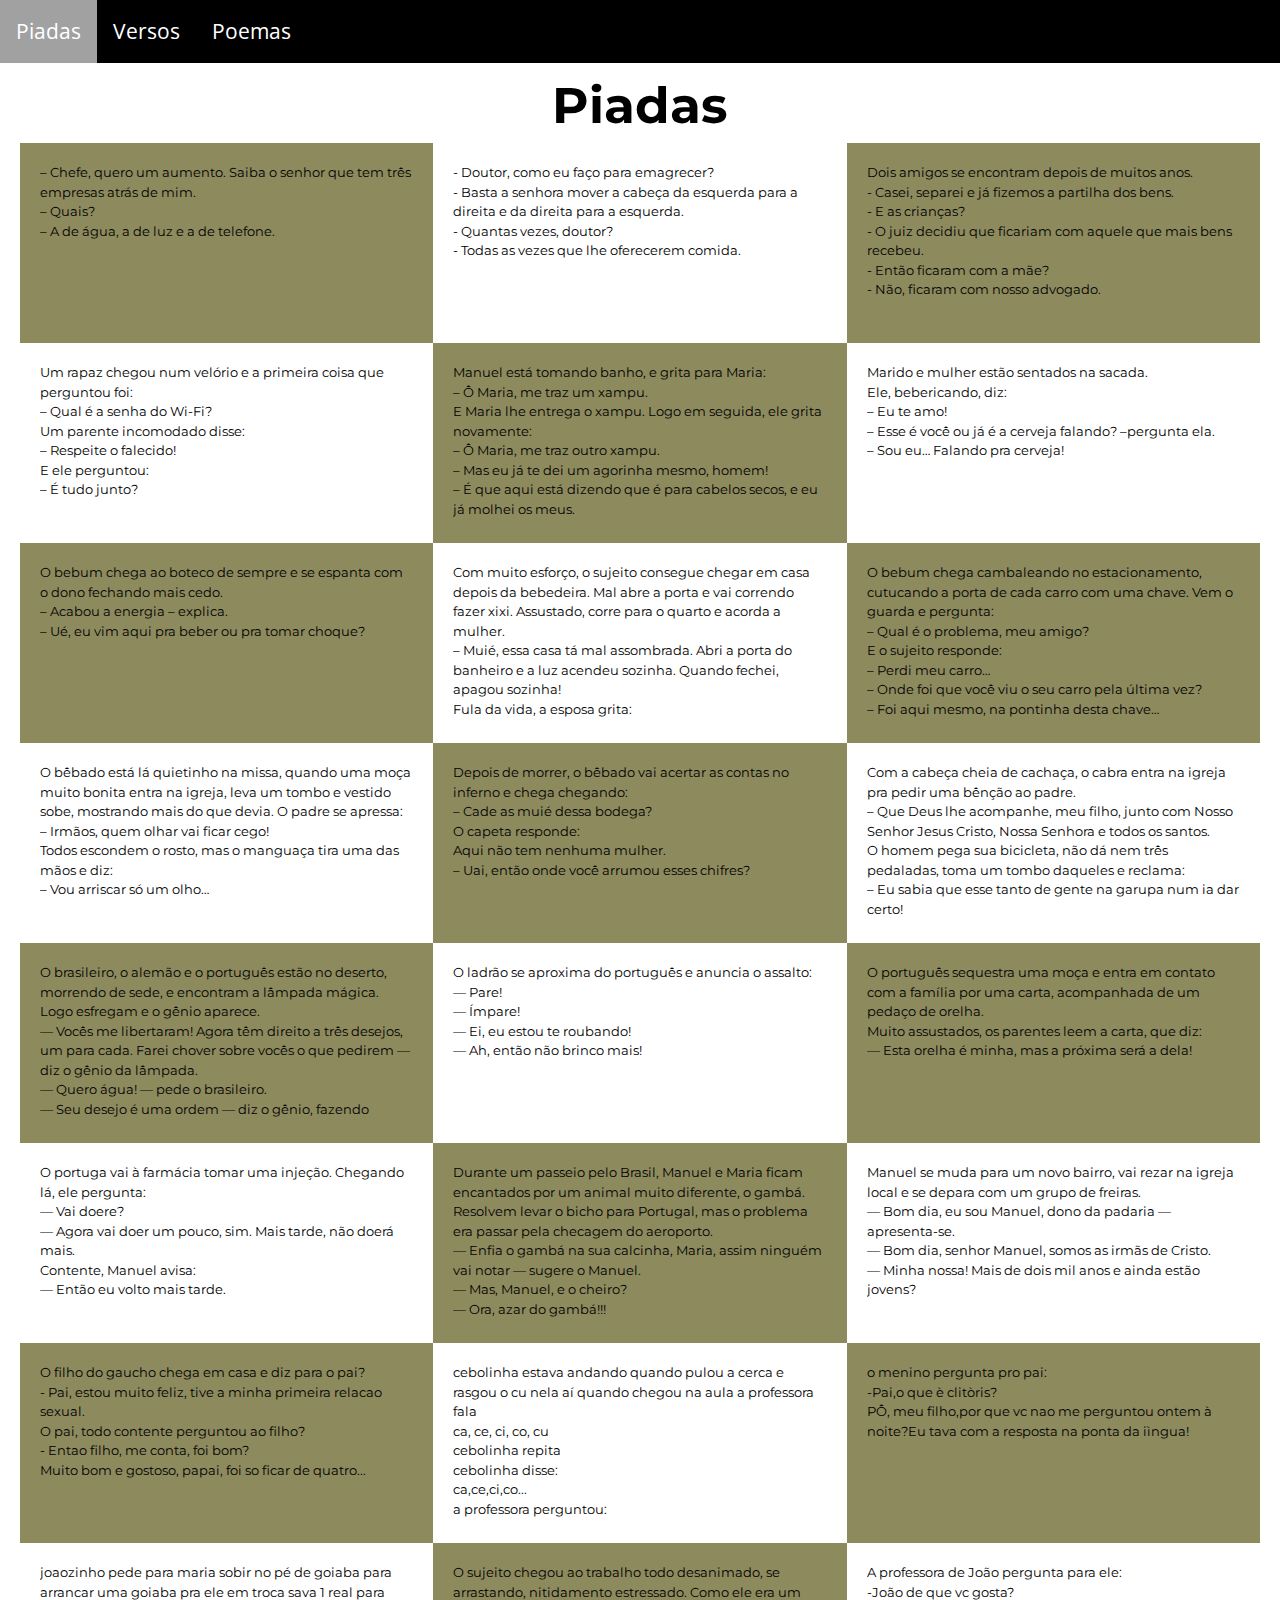
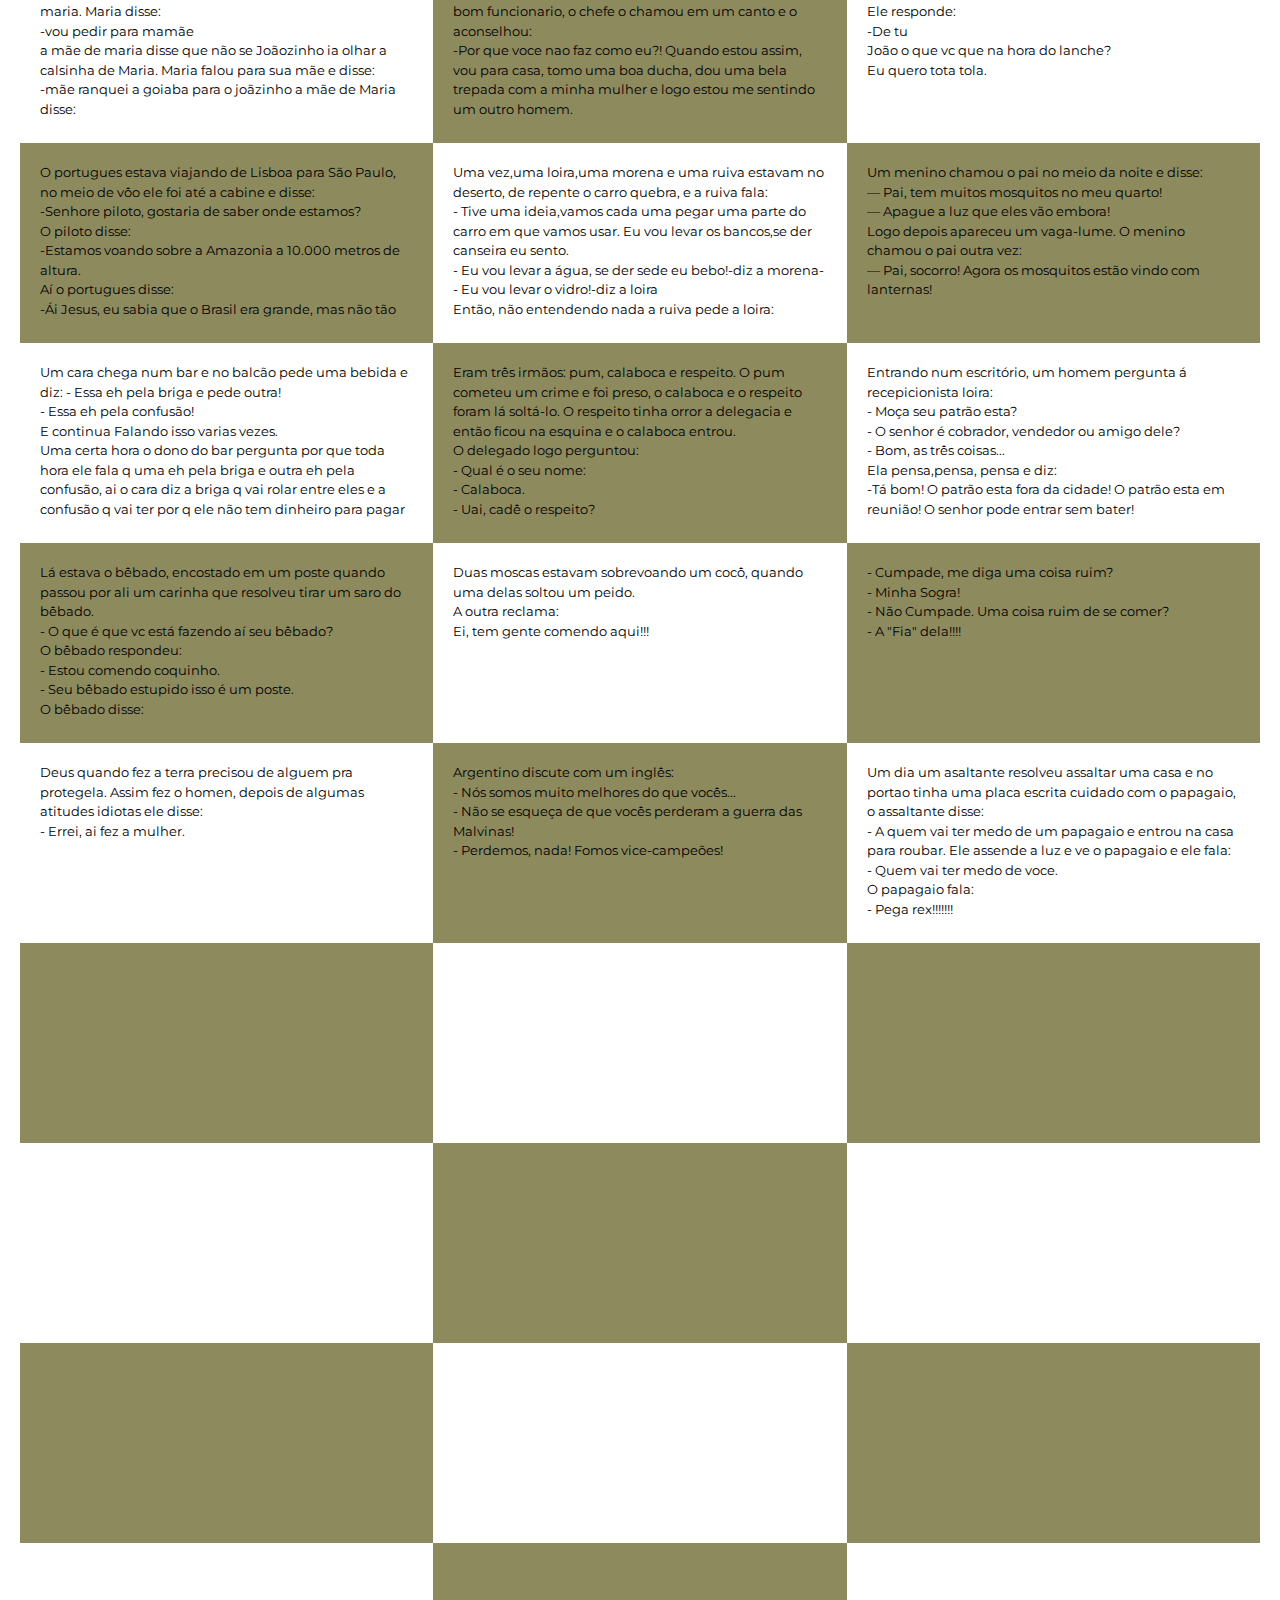
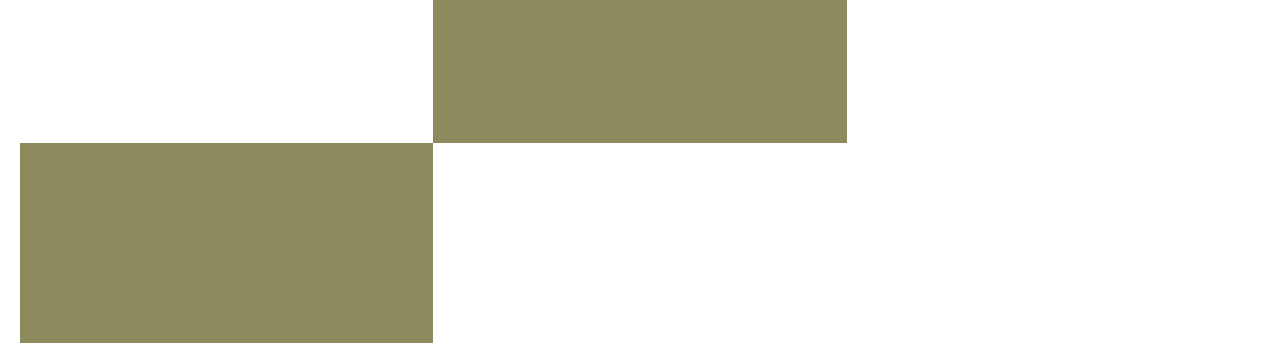
==== index.html @ 83dcfedf "atualização" ====
<!DOCTYPE html>
<html lang="pt-BR">
<head>
    <meta charset="UTF-8">
    <meta http-equiv="X-UA-Compatible" content="IE=edge">
    <meta name="viewport" content="width=device-width, initial-scale=1.0">
    <link href="assets/css/styles.css" rel="stylesheet">
    <link href="https://fonts.googleapis.com/css2?family=Montserrat:wght@900&family=Open+Sans:ital,wght@0,400;0,700;1,400&display=swap" rel="stylesheet">
    <title>Web Pagina</title>
</head>
<body>
    <nav class="menu">
        <ul>
            <li><a href="#">Piadas</a></li>
            <li><a href="#Versos">Versos</a></li>
            <li><a href="#">Poemas</a></li>
        </ul>
    </nav>
    
    <section id="Piadas" class="texto-piadas section-piadas">
        <div class="grid">
            <h1 id="Piadas">Piadas</h1>
            <div class="col" id="fundo-bg">
                <div class="col-content">
                    <p>– Chefe, quero um aumento. Saiba o senhor que tem três empresas atrás de mim.<br>
                        – Quais?<br>
                        – A de água, a de luz e a de telefone.
                    </p>
                </div>
            </div>
            
            <div class="col">
                <div class="col-content">
                    <p>- Doutor, como eu faço para emagrecer?<br>
                        - Basta a senhora mover a cabeça da esquerda para a direita e da direita para a esquerda.<br>
                        - Quantas vezes, doutor?<br>
                        - Todas as vezes que lhe oferecerem comida.
                    </p>
                </div>
            </div>

            <div class="col" id="fundo-bg">
                <div class="col-content">
                    <p>Dois amigos se encontram depois de muitos anos.<br>
                    - Casei, separei e já fizemos a partilha dos bens.<br>
                    - E as crianças?<br>
                    - O juiz decidiu que ficariam com aquele que mais bens recebeu.<br>
                    - Então ficaram com a mãe?<br>
                    - Não, ficaram com nosso advogado.
                    </p>
                </div>
            </div>
 
            <div class="col">
                <div class="col-content">
                    <p>Um rapaz chegou num velório e a primeira coisa que perguntou foi:<br>
                        – Qual é a senha do Wi-Fi?<br>
                        Um parente incomodado disse:<br>
                        – Respeite o falecido!<br>
                        E ele perguntou:<br>
                        – É tudo junto?
                    </p>
                </div>
            </div>

            <div class="col" id="fundo-bg">
                <div class="col-content">
                    <p>Manuel está tomando banho, e grita para Maria:<br>
                        – Ô Maria, me traz um xampu.<br>
                        E Maria lhe entrega o xampu. Logo em seguida, ele grita novamente:<br>
                        – Ô Maria, me traz outro xampu.<br>
                        – Mas eu já te dei um agorinha mesmo, homem!<br>
                        – É que aqui está dizendo que é para cabelos secos, e eu já molhei os meus.
                </p>
                </div>
            </div>

            <div class="col">
                <div class="col-content">
                    <p>Marido e mulher estão sentados na sacada.<br>
                        Ele, bebericando, diz:<br>
                        – Eu te amo!<br>
                        – Esse é você ou já é a cerveja falando? –pergunta ela.<br>
                        – Sou eu… Falando pra cerveja!
                    </p>
                </div>
            </div>

            <div class="col" id="fundo-bg">
                <div class="col-content">
                    <p>O bebum chega ao boteco de sempre e se espanta com o dono fechando mais cedo.<br>
                        – Acabou a energia – explica.<br>
                        – Ué, eu vim aqui pra beber ou pra tomar choque?
                    </p>
                </div>
            </div>

            <div class="col">
                <div class="col-content">
                    <p>Com muito esforço, o sujeito consegue chegar em casa depois da bebedeira. Mal abre a porta e vai correndo fazer xixi. Assustado, corre para o quarto e acorda a mulher.<br>
                    – Muié, essa casa tá mal assombrada. Abri a porta do banheiro e a luz acendeu sozinha. Quando fechei, apagou sozinha!<br>
                    Fula da vida, a esposa grita:<br>
                    – Filho da mãe! Mijou na geladeira de novo!
                    </p>
                </div>
            </div>

            <div class="col" id="fundo-bg">
                <div class="col-content">
                    <p>O bebum chega cambaleando no estacionamento, cutucando a porta de cada carro com uma chave. Vem o guarda e pergunta:<br>
                        – Qual é o problema, meu amigo?<br>
                        E o sujeito responde:<br>
                        – Perdi meu carro…<br>
                        – Onde foi que você viu o seu carro pela última vez?<br>
                        – Foi aqui mesmo, na pontinha desta chave…
                    </p>
                </div>
            </div>

            <div class="col">
                <div class="col-content">
                    <p>O bêbado está lá quietinho na missa, quando uma moça muito bonita entra na igreja, leva um tombo e vestido sobe, mostrando mais do que devia. O padre se apressa:<br>
                        – Irmãos, quem olhar vai ficar cego!<br>
                        Todos escondem o rosto, mas o manguaça tira uma das mãos e diz:<br>
                        – Vou arriscar só um olho…
                    </p>
                </div>
            </div>

            <div class="col" id="fundo-bg">
                <div class="col-content">
                    <p>Depois de morrer, o bêbado vai acertar as contas no inferno e chega chegando:<br>
                        – Cade as muié dessa bodega?<br>
                        O capeta responde:<br>
                        Aqui não tem nenhuma mulher.<br>
                        – Uai, então onde você arrumou esses chifres?
                    </p>
                </div>
            </div>

            <div class="col">
                <div class="col-content">
                    <p>Com a cabeça cheia de cachaça, o cabra entra na igreja pra pedir uma bênção ao padre.<br>
                        – Que Deus lhe acompanhe, meu filho, junto com Nosso Senhor Jesus Cristo, Nossa Senhora e todos os santos.<br>
                        O homem pega sua bicicleta, não dá nem três pedaladas, toma um tombo daqueles e reclama:<br>
                        – Eu sabia que esse tanto de gente na garupa num ia dar certo!
                    </p>
                </div>
            </div>

            <div class="col" id="fundo-bg">
                <div class="col-content">
                    <p>O brasileiro, o alemão e o português estão no deserto, morrendo de sede, e encontram a lâmpada mágica. Logo esfregam e o gênio aparece.<br>
                        — Vocês me libertaram! Agora têm direito a três desejos, um para cada. Farei chover sobre vocês o que pedirem — diz o gênio da lâmpada.<br>
                        — Quero água! — pede o brasileiro.<br>
                        — Seu desejo é uma ordem — diz o gênio, fazendo chover sobre o homem.<br>
                        — Cerveja!<br>
                        — Faça-se sua vontade — concede o gênio.<br>
                        Na hora de fazer o pedido, o português tropeça numa pedra e exclama:<br>
                        — Merda!<br>
                        E o gênio concede ao portuga a chuva desejada…
                    </p>
                </div>
            </div>
    
            <div class="col">
                <div class="col-content">
                    <p>O ladrão se aproxima do português e anuncia o assalto:<br>
                        — Pare!<br>
                        — Ímpare!<br>
                        — Ei, eu estou te roubando!<br>
                        — Ah, então não brinco mais!
                    </p>
                </div>
            </div>

            <div class="col" id="fundo-bg">
                <div class="col-content">
                    <p>O português sequestra uma moça e entra em contato com a família por uma carta, acompanhada de um pedaço de orelha.<br>
                        Muito assustados, os parentes leem a carta, que diz:<br>
                        — Esta orelha é minha, mas a próxima será a dela!
                    </p>
                </div>
            </div>
        
            <div class="col">
                <div class="col-content">
                    <p>O portuga vai à farmácia tomar uma injeção. Chegando lá, ele pergunta:<br>
                        — Vai doere?<br>
                        — Agora vai doer um pouco, sim. Mais tarde, não doerá mais.<br>
                        Contente, Manuel avisa:<br>
                        — Então eu volto mais tarde.
                    </p>
                </div>
            </div>

            <div class="col" id="fundo-bg">
                <div class="col-content">
                    <p>Durante um passeio pelo Brasil, Manuel e Maria ficam encantados por um animal muito diferente, o gambá. Resolvem levar o bicho para Portugal, mas o problema era passar pela checagem do aeroporto.<br>
                        — Enfia o gambá na sua calcinha, Maria, assim ninguém vai notar — sugere o Manuel.<br>
                        — Mas, Manuel, e o cheiro?<br>
                        — Ora, azar do gambá!!!
                    </p>
                </div>
            </div>
            
            <div class="col">
                <div class="col-content">
                    <p>Manuel se muda para um novo bairro, vai rezar na igreja local e se depara com um grupo de freiras.<br>
                        — Bom dia, eu sou Manuel, dono da padaria — apresenta-se.<br>
                        — Bom dia, senhor Manuel, somos as irmãs de Cristo.<br>
                        — Minha nossa! Mais de dois mil anos e ainda estão jovens?
                    </p>
                </div>
            </div>

            <div class="col" id="fundo-bg">
                <div class="col-content">
                    <p>O filho do gaucho chega em casa e diz para o pai?<br>
                        - Pai, estou muito feliz, tive a minha primeira relacao sexual.<br>
                        O pai, todo contente perguntou ao filho?<br>
                        - Entao filho, me conta, foi bom?<br>
                        Muito bom e gostoso, papai, foi so ficar de quatro...
                    </p>
                </div>
            </div>
            
            <div class="col">
                <div class="col-content">
                    <p>cebolinha estava andando quando pulou a cerca e rasgou o cu nela 
                        aí quando chegou na aula a professora fala<br>
                        ca, ce, ci, co, cu<br>
                        cebolinha repita<br>
                        cebolinha disse:<br>
                        ca,ce,ci,co...<br>
                        a professora perguntou:<br>
                        e o cu?<br>
                        ele responde:<br>
                        e o cu eu rasguei na cerca
                    </p>
                </div>
            </div>

            <div class="col" id="fundo-bg">
                <div class="col-content">
                    <p>o menino pergunta pro pai:<br>
                        -Pai,o que è clitòris?<br>
                        PÔ, meu filho,por que vc nao me perguntou ontem à
                        noite?Eu tava com a resposta na ponta da iìngua!
                    </p>
                </div>
            </div>
            
            <div class="col">
                <div class="col-content">
                    <p>joaozinho pede para maria sobir no pé de goiaba para arrancar uma goiaba pra ele 
                        em troca sava 1 real para maria.
                        Maria disse:<br>
                        -vou pedir para mamãe<br>
                        a mãe de maria disse que não se Joãozinho ia olhar a calsinha de Maria.
                        Maria falou para sua mãe e disse:<br>
                        -mãe ranquei a goiaba para o joãzinho a mãe de Maria disse:<br>
                        -minha filha ele viu sua calsina Maria disse:<br>
                        -não viu não,porque eu tirei.
                    </p>
                </div>
            </div>

            <div class="col" id="fundo-bg">
                <div class="col-content">
                    <p>O sujeito chegou ao trabalho todo desanimado, se arrastando, nitidamento estressado. 
                        Como ele era um bom funcionario, o chefe o chamou em um canto e o aconselhou:<br>
                        -Por que voce nao faz como eu?! Quando estou assim, vou para casa, tomo uma boa ducha, 
                        dou uma bela trepada com a minha mulher e logo estou me sentindo um outro homem.
                    </p>
                </div>
            </div>
            
            <div class="col">
                <div class="col-content">
                    <p>A professora de João pergunta para ele:<br>
                        -João de que vc gosta?<br>
                        Ele responde:<br>
                        -De tu<br>
                        João o que vc que na hora do lanche?<br>
                        Eu quero tota tola.
                    </p>
                </div>
            </div>

            <div class="col" id="fundo-bg">
                <div class="col-content">
                    <p>O portugues estava viajando de Lisboa para São
                        Paulo, no meio de vôo ele foi até a cabine e
                        disse:<br>
                        -Senhore piloto, gostaria de saber onde estamos?<br>
                        O piloto disse:<br>
                        -Estamos voando sobre a Amazonia a 10.000 metros
                        de altura.<br>
                        Aí o portugues disse:<br>
                        -Ái Jesus, eu sabia que o Brasil era grande, mas
                        não tão alto assium!
                    </p>
                </div>
            </div>
            
            <div class="col">
                <div class="col-content">
                    <p>Uma vez,uma loira,uma morena e uma ruiva estavam no deserto, 
                        de repente o carro quebra, e a ruiva fala:<br>
                        - Tive uma ideia,vamos cada uma pegar uma parte do carro em que vamos usar. Eu vou 
                        levar os bancos,se der canseira eu sento.<br>
                        - Eu vou levar a água, se der sede eu bebo!-diz a morena-<br>
                        - Eu vou levar o vidro!-diz a loira<br>
                        Então, não entendendo nada a ruiva pede a loira:<br>
                        - Mais por que vc vai levar o vidro?<br>
                        -Porque se der calor eu abro!-diz a loira.
                    </p>
                </div>
            </div>

            <div class="col" id="fundo-bg">
                <div class="col-content">
                    <p>Um menino chamou o pai no meio da noite e disse:<br>
                        — Pai, tem muitos mosquitos no meu quarto!<br>
                        — Apague a luz que eles vão embora!<br>
                        Logo depois apareceu um vaga-lume. O menino chamou o pai outra vez:<br>
                        — Pai, socorro! Agora os mosquitos estão vindo com lanternas!
                    </p>
                </div>
            </div>
            
            <div class="col">
                <div class="col-content">
                    <p>Um cara chega num bar e no balcão pede uma bebida e diz:
                        - Essa eh pela briga e pede outra!<br>
                        - Essa eh pela confusão!<br>
                        E continua Falando isso varias vezes.<br>
                        Uma certa hora o dono do bar pergunta por que toda hora ele fala q uma eh 
                        pela briga e outra eh pela confusão, ai o cara diz a briga q vai rolar entre 
                        eles e a confusão q vai ter por q ele não tem dinheiro para pagar as bebidas.
                    </p>
                </div>
            </div>

            <div class="col" id="fundo-bg">
                <div class="col-content">
                    <p>Eram três irmãos: pum, calaboca e respeito. O pum cometeu um crime e foi preso, 
                        o calaboca e o respeito foram lá soltá-lo. O respeito tinha orror a delegacia 
                        e então ficou na esquina e o calaboca entrou.<br>
                        O delegado logo perguntou:<br>
                        - Qual é o seu nome:<br>
                        - Calaboca.<br>
                        - Uai, cadê o respeito?<br>
                        - Ficou na esquina.<br>
                        - O que você veio fazer aqui?<br>
                        - Soltar o pum.
                    </p>
                </div>
            </div>
            
            <div class="col">
                <div class="col-content">
                    <p>Entrando num escritório, um homem pergunta á recepicionista loira:<br>
                        - Moça seu patrão esta?<br>
                        - O senhor é cobrador, vendedor ou amigo dele?<br>
                        - Bom, as três coisas...<br>
                        Ela pensa,pensa, pensa e diz:<br>
                        -Tá bom! O patrão esta fora da cidade! O patrão esta em reunião! O senhor pode entrar sem bater!
                    </p>
                </div>
            </div>

            <div class="col" id="fundo-bg">
                <div class="col-content">
                    <p>Lá estava o bêbado, encostado em um poste quando passou por ali um 
                        carinha que resolveu tirar um saro do bêbado.<br>
                        - O que é que vc está fazendo aí seu bêbado?<br>
                        O bêbado respondeu:<br>
                        - Estou comendo coquinho.<br>
                        - Seu bêbado estupido isso é um poste.<br>
                        O bêbado disse:<br>
                        - Eu sei os coquinho estão no bolso!
                    </p>
                </div>
            </div>
            
            <div class="col">
                <div class="col-content">
                    <p>Duas moscas estavam sobrevoando um cocô, quando uma delas soltou um peido.<br>
                        A outra reclama:<br>
                        Ei, tem gente comendo aqui!!!
                    </p>
                </div>
            </div>

            <div class="col" id="fundo-bg">
                <div class="col-content">
                    <p>- Cumpade, me diga uma coisa ruim?<br>
                        - Minha Sogra!<br>
                        - Não Cumpade. Uma coisa ruim de se comer?<br>
                        - A "Fia" dela!!!!
                    </p>
                </div>
            </div>
            
            <div class="col">
                <div class="col-content">
                    <p>Deus quando fez a terra precisou de alguem pra protegela.
                        Assim fez o homen, depois de algumas atitudes idiotas ele disse:<br>
                        - Errei, ai fez a mulher.
                    </p>
                </div>
            </div>

            <div class="col" id="fundo-bg">
                <div class="col-content">
                    <p>Argentino discute com um inglês:<br>
                        - Nós somos muito melhores do que vocês...<br>
                        - Não se esqueça de que vocês perderam a guerra das
                        Malvinas!<br>
                        - Perdemos, nada! Fomos vice-campeões!
                    </p>
                </div>
            </div>
            
            <div class="col">
                <div class="col-content">
                    <p>Um dia um asaltante resolveu assaltar uma casa e no portao tinha uma placa escrita
                        cuidado com o papagaio, o assaltante disse:<br>
                        - A quem vai ter medo de um papagaio e entrou na casa para roubar.
                        Ele assende a luz e ve o papagaio e ele fala:<br>
                        - Quem vai ter medo de voce.<br>
                        O papagaio fala:<br>
                        - Pega rex!!!!!!!
                    </p>
                </div>
            </div>

            <div class="col" id="fundo-bg">
                <div class="col-content">
                    <p>
                    </p>
                </div>
            </div>
            
            <div class="col">
                <div class="col-content">
                    <p>
                    </p>
                </div>
            </div>

            <div class="col" id="fundo-bg">
                <div class="col-content">
                    <p>
                    </p>
                </div>
            </div>
            
            <div class="col">
                <div class="col-content">
                    <p>
                    </p>
                </div>
            </div>

            <div class="col" id="fundo-bg">
                <div class="col-content">
                    <p>
                    </p>
                </div>
            </div>
            
            <div class="col">
                <div class="col-content">
                    <p>
                    </p>
                </div>
            </div>

            <div class="col" id="fundo-bg">
                <div class="col-content">
                    <p>
                    </p>
                </div>
            </div>
            
            <div class="col">
                <div class="col-content">
                    <p>
                    </p>
                </div>
            </div>

            <div class="col" id="fundo-bg">
                <div class="col-content">
                    <p>
                    </p>
                </div>
            </div>
            
            <div class="col">
                <div class="col-content">
                    <p>
                    </p>
                </div>
            </div>

            <div class="col" id="fundo-bg">
                <div class="col-content">
                    <p>
                    </p>
                </div>
            </div>
            
            <div class="col">
                <div class="col-content">
                    <p>
                    </p>
                </div>
            </div>

            <div class="col" id="fundo-bg">
                <div class="col-content">
                    <p>
                    </p>
                </div>
            </div>
            
            <div class="col">
                <div class="col-content">
                    <p>
                    </p>
                </div>
            </div>
        </div>
    </section>
---- assets/css/styles.css ----
* {
    margin: 0;
    padding: 0;
    box-sizing: border-box;
}

body {
    font-family: 'Open Sans', sans-serif;
    font-size: 2rem;
    line-height: 1.5;
    padding-top: 3rem;
}

h1, h2, h3, h4, h5, h6 {
    font-family: 'Montserrat', sans-serif;
    font-size: 50px;
    text-align: center;
}

.menu {
    position: fixed;
    top: 0;
    left: 0;
    width: 100%;
    background: #000000;
}

.menu ul {
    display: flex;
    list-style: none;
}

.menu ul li a {
    text-decoration: none;
    display: block;
    padding: 1rem;
    font-size: 1.3rem;
    color: #FFFFFF;
    position: relative;
}

.menu ul li a:hover {
    background: rgba(253, 253, 253, 0.637);
}

.grid {
    box-sizing: border-box;
    padding: 20px;
}

.grid .col {
    box-sizing: border-box;
    width: 33.33%;
    height: 200px;
    float: left;
    padding: 20px;
}

.grid .col-content {
    width: 100%;
    height: 100%;
    overflow: auto;
}

.texto-piadas {
    font-family: 'Montserrat', sans-serif;
    font-size: 13px;
    
}

#fundo-bg {
    background: #8d8a5e;
}

.section-piadas {
    height: 85rem;
  }

.linha {
    width: 100%;
    height: 63.19px;
    background: #FFFFFF;
  }

@media (max-width: 768px) {
    .grid .col {
        width: 50%;
    }

    .section-piadas {
        height: 119.688rem;
      }
    
}

@media (max-width: 568px) {
    .grid .col {
        width: 100%;
    }

    .section-piadas {
        height: 230.938rem;
      }
}
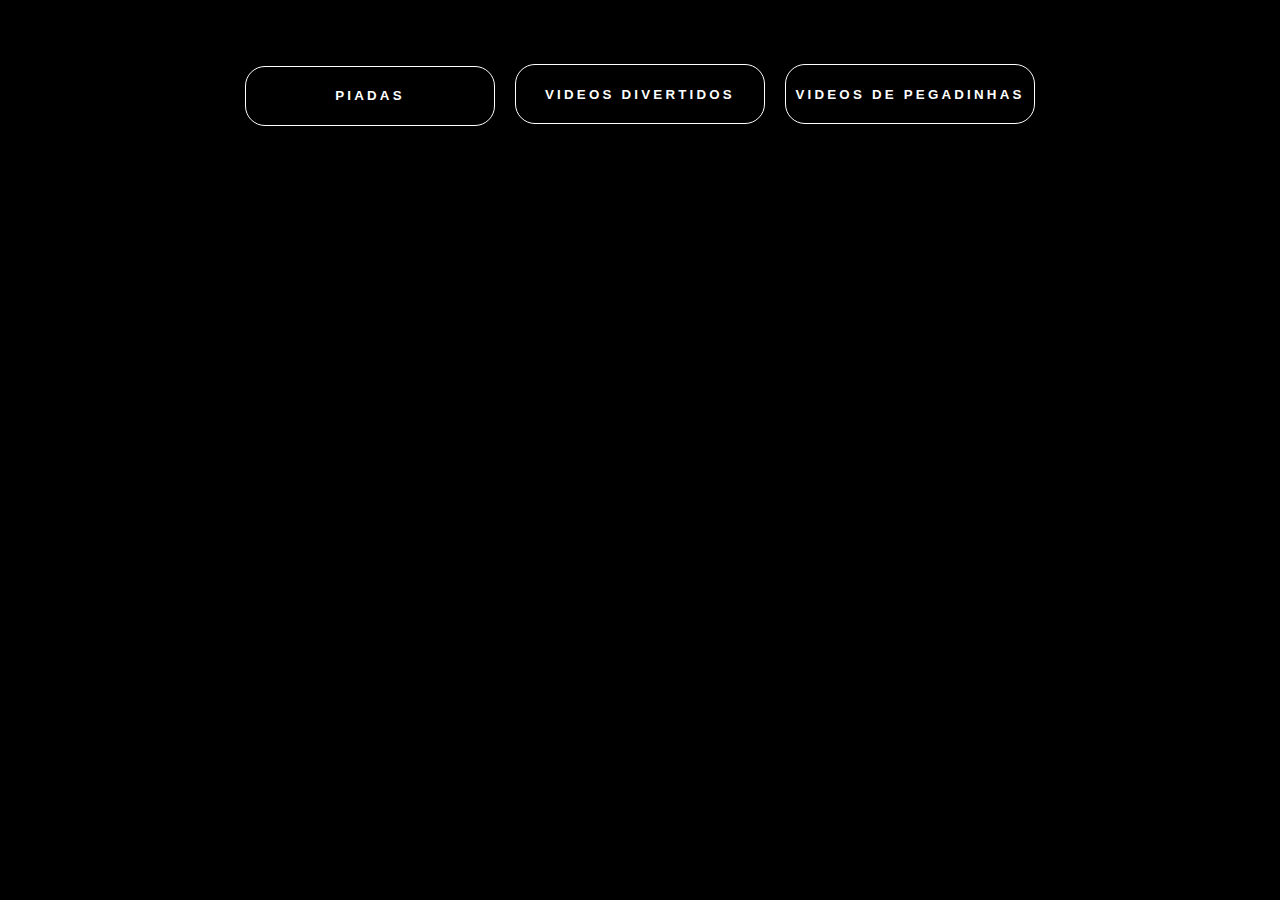
==== commit da2a916b: "atualização" ====
--- a/index.html
+++ b/index.html
@@ -6,533 +6,13 @@
     <meta name="viewport" content="width=device-width, initial-scale=1.0">
     <link href="assets/css/styles.css" rel="stylesheet">
     <link href="https://fonts.googleapis.com/css2?family=Montserrat:wght@900&family=Open+Sans:ital,wght@0,400;0,700;1,400&display=swap" rel="stylesheet">
-    <title>Web Pagina</title>
+    <title>Pagina de diversas coisas misturadas</title>
 </head>
-<body>
-    <nav class="menu">
-        <ul>
-            <li><a href="#">Piadas</a></li>
-            <li><a href="#Versos">Versos</a></li>
-            <li><a href="#">Poemas</a></li>
-        </ul>
-    </nav>
-    
-    <section id="Piadas" class="texto-piadas section-piadas">
-        <div class="grid">
-            <h1 id="Piadas">Piadas</h1>
-            <div class="col" id="fundo-bg">
-                <div class="col-content">
-                    <p>– Chefe, quero um aumento. Saiba o senhor que tem três empresas atrás de mim.<br>
-                        – Quais?<br>
-                        – A de água, a de luz e a de telefone.
-                    </p>
-                </div>
-            </div>
-            
-            <div class="col">
-                <div class="col-content">
-                    <p>- Doutor, como eu faço para emagrecer?<br>
-                        - Basta a senhora mover a cabeça da esquerda para a direita e da direita para a esquerda.<br>
-                        - Quantas vezes, doutor?<br>
-                        - Todas as vezes que lhe oferecerem comida.
-                    </p>
-                </div>
-            </div>
-
-            <div class="col" id="fundo-bg">
-                <div class="col-content">
-                    <p>Dois amigos se encontram depois de muitos anos.<br>
-                    - Casei, separei e já fizemos a partilha dos bens.<br>
-                    - E as crianças?<br>
-                    - O juiz decidiu que ficariam com aquele que mais bens recebeu.<br>
-                    - Então ficaram com a mãe?<br>
-                    - Não, ficaram com nosso advogado.
-                    </p>
-                </div>
-            </div>
- 
-            <div class="col">
-                <div class="col-content">
-                    <p>Um rapaz chegou num velório e a primeira coisa que perguntou foi:<br>
-                        – Qual é a senha do Wi-Fi?<br>
-                        Um parente incomodado disse:<br>
-                        – Respeite o falecido!<br>
-                        E ele perguntou:<br>
-                        – É tudo junto?
-                    </p>
-                </div>
-            </div>
-
-            <div class="col" id="fundo-bg">
-                <div class="col-content">
-                    <p>Manuel está tomando banho, e grita para Maria:<br>
-                        – Ô Maria, me traz um xampu.<br>
-                        E Maria lhe entrega o xampu. Logo em seguida, ele grita novamente:<br>
-                        – Ô Maria, me traz outro xampu.<br>
-                        – Mas eu já te dei um agorinha mesmo, homem!<br>
-                        – É que aqui está dizendo que é para cabelos secos, e eu já molhei os meus.
-                </p>
-                </div>
-            </div>
-
-            <div class="col">
-                <div class="col-content">
-                    <p>Marido e mulher estão sentados na sacada.<br>
-                        Ele, bebericando, diz:<br>
-                        – Eu te amo!<br>
-                        – Esse é você ou já é a cerveja falando? –pergunta ela.<br>
-                        – Sou eu… Falando pra cerveja!
-                    </p>
-                </div>
-            </div>
-
-            <div class="col" id="fundo-bg">
-                <div class="col-content">
-                    <p>O bebum chega ao boteco de sempre e se espanta com o dono fechando mais cedo.<br>
-                        – Acabou a energia – explica.<br>
-                        – Ué, eu vim aqui pra beber ou pra tomar choque?
-                    </p>
-                </div>
-            </div>
-
-            <div class="col">
-                <div class="col-content">
-                    <p>Com muito esforço, o sujeito consegue chegar em casa depois da bebedeira. Mal abre a porta e vai correndo fazer xixi. Assustado, corre para o quarto e acorda a mulher.<br>
-                    – Muié, essa casa tá mal assombrada. Abri a porta do banheiro e a luz acendeu sozinha. Quando fechei, apagou sozinha!<br>
-                    Fula da vida, a esposa grita:<br>
-                    – Filho da mãe! Mijou na geladeira de novo!
-                    </p>
-                </div>
-            </div>
-
-            <div class="col" id="fundo-bg">
-                <div class="col-content">
-                    <p>O bebum chega cambaleando no estacionamento, cutucando a porta de cada carro com uma chave. Vem o guarda e pergunta:<br>
-                        – Qual é o problema, meu amigo?<br>
-                        E o sujeito responde:<br>
-                        – Perdi meu carro…<br>
-                        – Onde foi que você viu o seu carro pela última vez?<br>
-                        – Foi aqui mesmo, na pontinha desta chave…
-                    </p>
-                </div>
-            </div>
-
-            <div class="col">
-                <div class="col-content">
-                    <p>O bêbado está lá quietinho na missa, quando uma moça muito bonita entra na igreja, leva um tombo e vestido sobe, mostrando mais do que devia. O padre se apressa:<br>
-                        – Irmãos, quem olhar vai ficar cego!<br>
-                        Todos escondem o rosto, mas o manguaça tira uma das mãos e diz:<br>
-                        – Vou arriscar só um olho…
-                    </p>
-                </div>
-            </div>
-
-            <div class="col" id="fundo-bg">
-                <div class="col-content">
-                    <p>Depois de morrer, o bêbado vai acertar as contas no inferno e chega chegando:<br>
-                        – Cade as muié dessa bodega?<br>
-                        O capeta responde:<br>
-                        Aqui não tem nenhuma mulher.<br>
-                        – Uai, então onde você arrumou esses chifres?
-                    </p>
-                </div>
-            </div>
-
-            <div class="col">
-                <div class="col-content">
-                    <p>Com a cabeça cheia de cachaça, o cabra entra na igreja pra pedir uma bênção ao padre.<br>
-                        – Que Deus lhe acompanhe, meu filho, junto com Nosso Senhor Jesus Cristo, Nossa Senhora e todos os santos.<br>
-                        O homem pega sua bicicleta, não dá nem três pedaladas, toma um tombo daqueles e reclama:<br>
-                        – Eu sabia que esse tanto de gente na garupa num ia dar certo!
-                    </p>
-                </div>
-            </div>
-
-            <div class="col" id="fundo-bg">
-                <div class="col-content">
-                    <p>O brasileiro, o alemão e o português estão no deserto, morrendo de sede, e encontram a lâmpada mágica. Logo esfregam e o gênio aparece.<br>
-                        — Vocês me libertaram! Agora têm direito a três desejos, um para cada. Farei chover sobre vocês o que pedirem — diz o gênio da lâmpada.<br>
-                        — Quero água! — pede o brasileiro.<br>
-                        — Seu desejo é uma ordem — diz o gênio, fazendo chover sobre o homem.<br>
-                        — Cerveja!<br>
-                        — Faça-se sua vontade — concede o gênio.<br>
-                        Na hora de fazer o pedido, o português tropeça numa pedra e exclama:<br>
-                        — Merda!<br>
-                        E o gênio concede ao portuga a chuva desejada…
-                    </p>
-                </div>
-            </div>
-    
-            <div class="col">
-                <div class="col-content">
-                    <p>O ladrão se aproxima do português e anuncia o assalto:<br>
-                        — Pare!<br>
-                        — Ímpare!<br>
-                        — Ei, eu estou te roubando!<br>
-                        — Ah, então não brinco mais!
-                    </p>
-                </div>
-            </div>
-
-            <div class="col" id="fundo-bg">
-                <div class="col-content">
-                    <p>O português sequestra uma moça e entra em contato com a família por uma carta, acompanhada de um pedaço de orelha.<br>
-                        Muito assustados, os parentes leem a carta, que diz:<br>
-                        — Esta orelha é minha, mas a próxima será a dela!
-                    </p>
-                </div>
-            </div>
-        
-            <div class="col">
-                <div class="col-content">
-                    <p>O portuga vai à farmácia tomar uma injeção. Chegando lá, ele pergunta:<br>
-                        — Vai doere?<br>
-                        — Agora vai doer um pouco, sim. Mais tarde, não doerá mais.<br>
-                        Contente, Manuel avisa:<br>
-                        — Então eu volto mais tarde.
-                    </p>
-                </div>
-            </div>
-
-            <div class="col" id="fundo-bg">
-                <div class="col-content">
-                    <p>Durante um passeio pelo Brasil, Manuel e Maria ficam encantados por um animal muito diferente, o gambá. Resolvem levar o bicho para Portugal, mas o problema era passar pela checagem do aeroporto.<br>
-                        — Enfia o gambá na sua calcinha, Maria, assim ninguém vai notar — sugere o Manuel.<br>
-                        — Mas, Manuel, e o cheiro?<br>
-                        — Ora, azar do gambá!!!
-                    </p>
-                </div>
-            </div>
-            
-            <div class="col">
-                <div class="col-content">
-                    <p>Manuel se muda para um novo bairro, vai rezar na igreja local e se depara com um grupo de freiras.<br>
-                        — Bom dia, eu sou Manuel, dono da padaria — apresenta-se.<br>
-                        — Bom dia, senhor Manuel, somos as irmãs de Cristo.<br>
-                        — Minha nossa! Mais de dois mil anos e ainda estão jovens?
-                    </p>
-                </div>
-            </div>
-
-            <div class="col" id="fundo-bg">
-                <div class="col-content">
-                    <p>O filho do gaucho chega em casa e diz para o pai?<br>
-                        - Pai, estou muito feliz, tive a minha primeira relacao sexual.<br>
-                        O pai, todo contente perguntou ao filho?<br>
-                        - Entao filho, me conta, foi bom?<br>
-                        Muito bom e gostoso, papai, foi so ficar de quatro...
-                    </p>
-                </div>
-            </div>
-            
-            <div class="col">
-                <div class="col-content">
-                    <p>cebolinha estava andando quando pulou a cerca e rasgou o cu nela 
-                        aí quando chegou na aula a professora fala<br>
-                        ca, ce, ci, co, cu<br>
-                        cebolinha repita<br>
-                        cebolinha disse:<br>
-                        ca,ce,ci,co...<br>
-                        a professora perguntou:<br>
-                        e o cu?<br>
-                        ele responde:<br>
-                        e o cu eu rasguei na cerca
-                    </p>
-                </div>
-            </div>
-
-            <div class="col" id="fundo-bg">
-                <div class="col-content">
-                    <p>o menino pergunta pro pai:<br>
-                        -Pai,o que è clitòris?<br>
-                        PÔ, meu filho,por que vc nao me perguntou ontem à
-                        noite?Eu tava com a resposta na ponta da iìngua!
-                    </p>
-                </div>
-            </div>
-            
-            <div class="col">
-                <div class="col-content">
-                    <p>joaozinho pede para maria sobir no pé de goiaba para arrancar uma goiaba pra ele 
-                        em troca sava 1 real para maria.
-                        Maria disse:<br>
-                        -vou pedir para mamãe<br>
-                        a mãe de maria disse que não se Joãozinho ia olhar a calsinha de Maria.
-                        Maria falou para sua mãe e disse:<br>
-                        -mãe ranquei a goiaba para o joãzinho a mãe de Maria disse:<br>
-                        -minha filha ele viu sua calsina Maria disse:<br>
-                        -não viu não,porque eu tirei.
-                    </p>
-                </div>
-            </div>
-
-            <div class="col" id="fundo-bg">
-                <div class="col-content">
-                    <p>O sujeito chegou ao trabalho todo desanimado, se arrastando, nitidamento estressado. 
-                        Como ele era um bom funcionario, o chefe o chamou em um canto e o aconselhou:<br>
-                        -Por que voce nao faz como eu?! Quando estou assim, vou para casa, tomo uma boa ducha, 
-                        dou uma bela trepada com a minha mulher e logo estou me sentindo um outro homem.
-                    </p>
-                </div>
-            </div>
-            
-            <div class="col">
-                <div class="col-content">
-                    <p>A professora de João pergunta para ele:<br>
-                        -João de que vc gosta?<br>
-                        Ele responde:<br>
-                        -De tu<br>
-                        João o que vc que na hora do lanche?<br>
-                        Eu quero tota tola.
-                    </p>
-                </div>
-            </div>
-
-            <div class="col" id="fundo-bg">
-                <div class="col-content">
-                    <p>O portugues estava viajando de Lisboa para São
-                        Paulo, no meio de vôo ele foi até a cabine e
-                        disse:<br>
-                        -Senhore piloto, gostaria de saber onde estamos?<br>
-                        O piloto disse:<br>
-                        -Estamos voando sobre a Amazonia a 10.000 metros
-                        de altura.<br>
-                        Aí o portugues disse:<br>
-                        -Ái Jesus, eu sabia que o Brasil era grande, mas
-                        não tão alto assium!
-                    </p>
-                </div>
-            </div>
-            
-            <div class="col">
-                <div class="col-content">
-                    <p>Uma vez,uma loira,uma morena e uma ruiva estavam no deserto, 
-                        de repente o carro quebra, e a ruiva fala:<br>
-                        - Tive uma ideia,vamos cada uma pegar uma parte do carro em que vamos usar. Eu vou 
-                        levar os bancos,se der canseira eu sento.<br>
-                        - Eu vou levar a água, se der sede eu bebo!-diz a morena-<br>
-                        - Eu vou levar o vidro!-diz a loira<br>
-                        Então, não entendendo nada a ruiva pede a loira:<br>
-                        - Mais por que vc vai levar o vidro?<br>
-                        -Porque se der calor eu abro!-diz a loira.
-                    </p>
-                </div>
-            </div>
-
-            <div class="col" id="fundo-bg">
-                <div class="col-content">
-                    <p>Um menino chamou o pai no meio da noite e disse:<br>
-                        — Pai, tem muitos mosquitos no meu quarto!<br>
-                        — Apague a luz que eles vão embora!<br>
-                        Logo depois apareceu um vaga-lume. O menino chamou o pai outra vez:<br>
-                        — Pai, socorro! Agora os mosquitos estão vindo com lanternas!
-                    </p>
-                </div>
-            </div>
-            
-            <div class="col">
-                <div class="col-content">
-                    <p>Um cara chega num bar e no balcão pede uma bebida e diz:
-                        - Essa eh pela briga e pede outra!<br>
-                        - Essa eh pela confusão!<br>
-                        E continua Falando isso varias vezes.<br>
-                        Uma certa hora o dono do bar pergunta por que toda hora ele fala q uma eh 
-                        pela briga e outra eh pela confusão, ai o cara diz a briga q vai rolar entre 
-                        eles e a confusão q vai ter por q ele não tem dinheiro para pagar as bebidas.
-                    </p>
-                </div>
-            </div>
-
-            <div class="col" id="fundo-bg">
-                <div class="col-content">
-                    <p>Eram três irmãos: pum, calaboca e respeito. O pum cometeu um crime e foi preso, 
-                        o calaboca e o respeito foram lá soltá-lo. O respeito tinha orror a delegacia 
-                        e então ficou na esquina e o calaboca entrou.<br>
-                        O delegado logo perguntou:<br>
-                        - Qual é o seu nome:<br>
-                        - Calaboca.<br>
-                        - Uai, cadê o respeito?<br>
-                        - Ficou na esquina.<br>
-                        - O que você veio fazer aqui?<br>
-                        - Soltar o pum.
-                    </p>
-                </div>
-            </div>
-            
-            <div class="col">
-                <div class="col-content">
-                    <p>Entrando num escritório, um homem pergunta á recepicionista loira:<br>
-                        - Moça seu patrão esta?<br>
-                        - O senhor é cobrador, vendedor ou amigo dele?<br>
-                        - Bom, as três coisas...<br>
-                        Ela pensa,pensa, pensa e diz:<br>
-                        -Tá bom! O patrão esta fora da cidade! O patrão esta em reunião! O senhor pode entrar sem bater!
-                    </p>
-                </div>
-            </div>
-
-            <div class="col" id="fundo-bg">
-                <div class="col-content">
-                    <p>Lá estava o bêbado, encostado em um poste quando passou por ali um 
-                        carinha que resolveu tirar um saro do bêbado.<br>
-                        - O que é que vc está fazendo aí seu bêbado?<br>
-                        O bêbado respondeu:<br>
-                        - Estou comendo coquinho.<br>
-                        - Seu bêbado estupido isso é um poste.<br>
-                        O bêbado disse:<br>
-                        - Eu sei os coquinho estão no bolso!
-                    </p>
-                </div>
-            </div>
-            
-            <div class="col">
-                <div class="col-content">
-                    <p>Duas moscas estavam sobrevoando um cocô, quando uma delas soltou um peido.<br>
-                        A outra reclama:<br>
-                        Ei, tem gente comendo aqui!!!
-                    </p>
-                </div>
-            </div>
-
-            <div class="col" id="fundo-bg">
-                <div class="col-content">
-                    <p>- Cumpade, me diga uma coisa ruim?<br>
-                        - Minha Sogra!<br>
-                        - Não Cumpade. Uma coisa ruim de se comer?<br>
-                        - A "Fia" dela!!!!
-                    </p>
-                </div>
-            </div>
-            
-            <div class="col">
-                <div class="col-content">
-                    <p>Deus quando fez a terra precisou de alguem pra protegela.
-                        Assim fez o homen, depois de algumas atitudes idiotas ele disse:<br>
-                        - Errei, ai fez a mulher.
-                    </p>
-                </div>
-            </div>
-
-            <div class="col" id="fundo-bg">
-                <div class="col-content">
-                    <p>Argentino discute com um inglês:<br>
-                        - Nós somos muito melhores do que vocês...<br>
-                        - Não se esqueça de que vocês perderam a guerra das
-                        Malvinas!<br>
-                        - Perdemos, nada! Fomos vice-campeões!
-                    </p>
-                </div>
-            </div>
-            
-            <div class="col">
-                <div class="col-content">
-                    <p>Um dia um asaltante resolveu assaltar uma casa e no portao tinha uma placa escrita
-                        cuidado com o papagaio, o assaltante disse:<br>
-                        - A quem vai ter medo de um papagaio e entrou na casa para roubar.
-                        Ele assende a luz e ve o papagaio e ele fala:<br>
-                        - Quem vai ter medo de voce.<br>
-                        O papagaio fala:<br>
-                        - Pega rex!!!!!!!
-                    </p>
-                </div>
-            </div>
-
-            <div class="col" id="fundo-bg">
-                <div class="col-content">
-                    <p>
-                    </p>
-                </div>
-            </div>
-            
-            <div class="col">
-                <div class="col-content">
-                    <p>
-                    </p>
-                </div>
-            </div>
-
-            <div class="col" id="fundo-bg">
-                <div class="col-content">
-                    <p>
-                    </p>
-                </div>
-            </div>
-            
-            <div class="col">
-                <div class="col-content">
-                    <p>
-                    </p>
-                </div>
-            </div>
-
-            <div class="col" id="fundo-bg">
-                <div class="col-content">
-                    <p>
-                    </p>
-                </div>
-            </div>
-            
-            <div class="col">
-                <div class="col-content">
-                    <p>
-                    </p>
-                </div>
-            </div>
-
-            <div class="col" id="fundo-bg">
-                <div class="col-content">
-                    <p>
-                    </p>
-                </div>
-            </div>
-            
-            <div class="col">
-                <div class="col-content">
-                    <p>
-                    </p>
-                </div>
-            </div>
-
-            <div class="col" id="fundo-bg">
-                <div class="col-content">
-                    <p>
-                    </p>
-                </div>
-            </div>
-            
-            <div class="col">
-                <div class="col-content">
-                    <p>
-                    </p>
-                </div>
-            </div>
-
-            <div class="col" id="fundo-bg">
-                <div class="col-content">
-                    <p>
-                    </p>
-                </div>
-            </div>
-            
-            <div class="col">
-                <div class="col-content">
-                    <p>
-                    </p>
-                </div>
-            </div>
-
-            <div class="col" id="fundo-bg">
-                <div class="col-content">
-                    <p>
-                    </p>
-                </div>
-            </div>
-            
-            <div class="col">
-                <div class="col-content">
-                    <p>
-                    </p>
-                </div>
-            </div>
-        </div>
-    </section>+<body class="img-fundo">
+    <div class="btn">
+        <a href="./piadas.html"><button class="btn-experimental">Piadas</button></a>
+        <button>Videos Divertidos</button>
+        <button>Videos de Pegadinhas</button>
+    </div>
+</header>
+</body>--- a/assets/css/styles.css
+++ b/assets/css/styles.css
@@ -8,7 +8,12 @@
     font-family: 'Open Sans', sans-serif;
     font-size: 2rem;
     line-height: 1.5;
-    padding-top: 3rem;
+    padding-top: 4rem;
+    padding-bottom: 3rem;
+}
+
+.img-fundo {
+    background: #000000;
 }
 
 h1, h2, h3, h4, h5, h6 {
@@ -17,35 +22,109 @@
     text-align: center;
 }
 
+.btn {
+    display: flex;
+    justify-content: center;
+    gap: 20px;
+}
+
+.btn button {
+    width: 250px;
+    height: 60px;
+    cursor: pointer;
+    border: 1px solid #FFFFFF;
+    color: #FFFFFF;
+    text-transform: uppercase;
+    background-color: transparent;
+    font-weight: bold;
+    letter-spacing: 0.2rem;
+    border-radius: 20px;
+    position: relative;
+    transition: 1.5s;    
+}
+
+.btn button:hover {
+    color: rgb(251, 255, 0);
+    border: none;
+}
+
+.btn button:before {
+    content: '';
+    border-radius: 20px;
+    bottom: 0;
+    left: 0;
+    position: absolute;
+    width: 0;
+    height: 60px;
+    background-color: rgb(61, 61, 61);
+    z-index: -1;
+    transition: 1s;
+}
+
+.btn button:hover:before {
+    width: 100%;
+}
+
 .menu {
     position: fixed;
     top: 0;
     left: 0;
+    right: 0;
     width: 100%;
-    background: #000000;
+    z-index: 1;
+    border-bottom: 0.1rem solid #000000;
+}
+
+.menu-content {
+    display: flex;
+    justify-content: space-between;
+    align-items: center;
+    padding-top: 0;
+    padding-bottom: 0;
+}
+
+.menu h1 {
+    font-size: 2.3rem;
+    color:#000000;
 }
 
 .menu ul {
-    display: flex;
     list-style: none;
+    display: flex;
 }
 
 .menu ul li a {
-    text-decoration: none;
     display: block;
-    padding: 1rem;
-    font-size: 1.3rem;
-    color: #FFFFFF;
+    padding: 2rem;
+    font-size: 1.8rem;
+    color: #000000;
     position: relative;
 }
 
-.menu ul li a:hover {
-    background: rgba(253, 253, 253, 0.637);
+.menu ul li a::after {
+    content: '';
+    position: absolute;
+    bottom: 1rem;
+    left: 50%;
+    width: 0;
+    height: 0.2rem;
+    background: #FF0000;
+    transition: all 300ms ease-in-out;
+}
+
+.menu ul li a:hover::after {
+    width: 50%;
+    left: 25%;
+	background:#ff0;
+}
+
+.main-content {
+    max-width: 120rem;
+    margin: 0 auto;
 }
 
 .grid {
     box-sizing: border-box;
-    padding: 20px;
 }
 
 .grid .col {
@@ -54,6 +133,15 @@
     height: 200px;
     float: left;
     padding: 20px;
+    
+}
+
+.grid .col-2 {
+    box-sizing: border-box;
+    width: 33.33%;
+    height: 200px;
+    float: left;
+    padding: 20px;
 }
 
 .grid .col-content {
@@ -68,37 +156,103 @@
     
 }
 
-#fundo-bg {
+.fundo-bg {
     background: #8d8a5e;
 }
 
 .section-piadas {
     height: 85rem;
-  }
-
-.linha {
-    width: 100%;
-    height: 63.19px;
-    background: #FFFFFF;
-  }
+}
+
+.back-to-topo {
+    position: fixed;
+    bottom: 2rem;
+    right: 2rem;
+    background:#ffffff93;
+    width: 5rem;
+    height: 5rem;
+    display: flex;
+    justify-content: center;
+    align-items: center;
+    border-radius: 50%;
+    color:#000000;
+    transform: rotate(90deg);
+    border: 0.1rem solid #FFFFFF;
+}
+
+.close-menu {
+    display: none;
+}
+
+@media (max-width: 1440px) {
+    .menu {
+        bottom: 0;
+    }
+
+    .menu-content {
+        height: 10vh;  
+        background: #FFFFFF;
+    }
+
+    .menu-content, .menu-content ul {
+        flex-direction:row;
+        justify-content:flex-start;
+    }
+
+    .menu {
+        display: none;
+    }
+
+    .close-menu-label::after {
+        content: '☰';
+        position: fixed;
+        z-index: 2;
+        top: 1rem;
+        right: 1rem;
+        background-color: 0.1rem solid #FFFFFF;
+        color: #000000;
+        font-size: 2rem;
+        line-height: 2rem;
+        width: 2rem;
+        height: 2rem;
+        text-align:center;
+        padding: 0.1rem;
+        cursor: pointer;
+    }
+
+    .close-menu:checked~.menu {
+        display: block;
+        
+    }
+
+    .close-menu:checked~.close-menu-label::after {
+        display: block;
+        content: '×';
+    }
+}
 
 @media (max-width: 768px) {
     .grid .col {
         width: 50%;
-    }
-
-    .section-piadas {
-        height: 119.688rem;
-      }
-    
+        background: #FFFFFF;
+    }
+    .grid .col-2 {
+        width: 50%;
+        background:#8d8a5e;
+    }
 }
 
 @media (max-width: 568px) {
     .grid .col {
         width: 100%;
     }
-
-    .section-piadas {
-        height: 230.938rem;
-      }
+    .grid .col-2 {
+        width: 100%;
+    }
+    .grid .fundo-white {
+        background:#FFFFFF;
+    }
+    .grid .fundo-beige {
+        background:#8d8a5e;
+    }
 }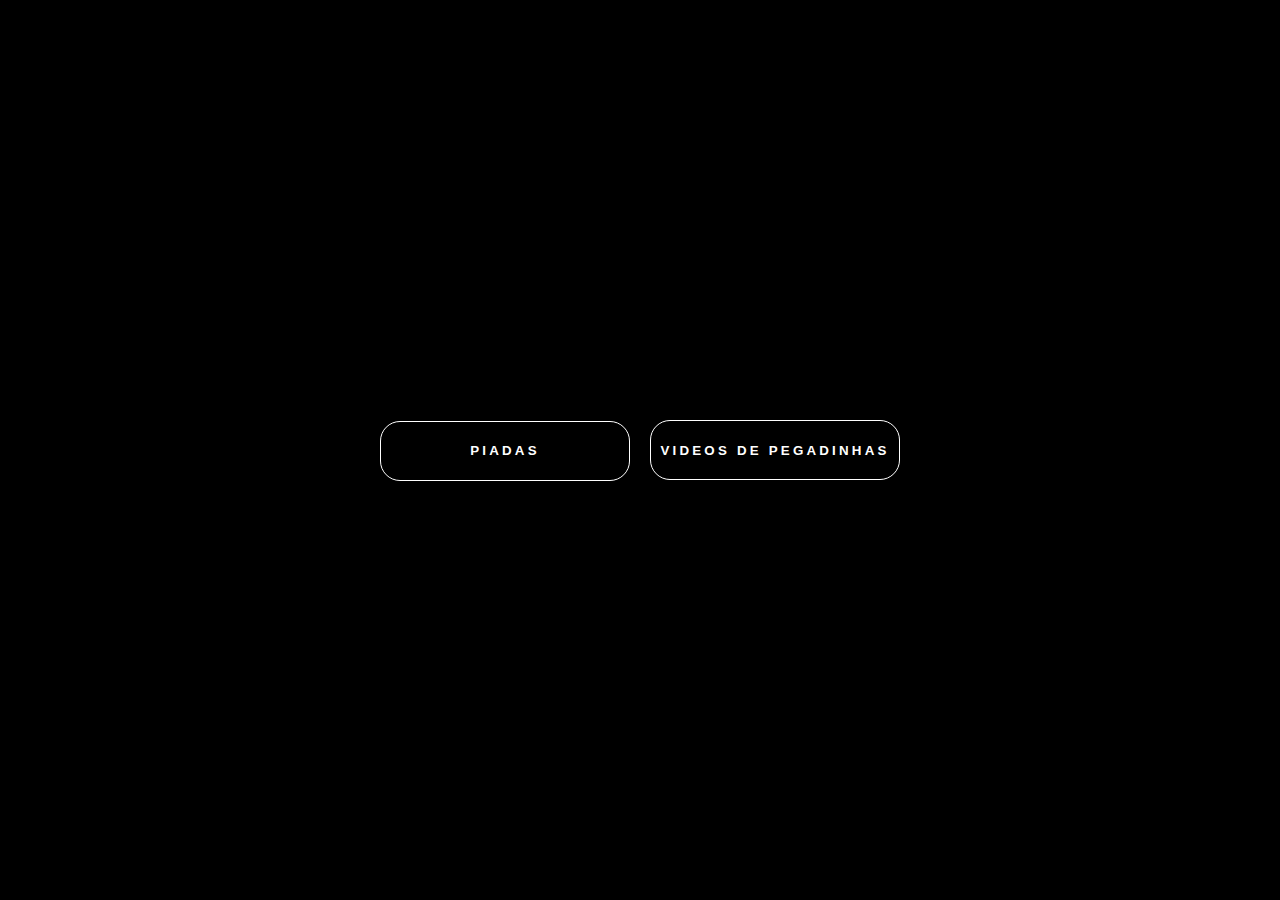
==== commit b398aaf2: "atualização" ====
--- a/index.html
+++ b/index.html
@@ -11,7 +11,6 @@
 <body class="img-fundo">
     <div class="btn">
         <a href="./piadas.html"><button class="btn-experimental">Piadas</button></a>
-        <button>Videos Divertidos</button>
         <button>Videos de Pegadinhas</button>
     </div>
 </header>
--- a/assets/css/styles.css
+++ b/assets/css/styles.css
@@ -8,8 +8,11 @@
     font-family: 'Open Sans', sans-serif;
     font-size: 2rem;
     line-height: 1.5;
+}
+
+.fundo-write {
     padding-top: 4rem;
-    padding-bottom: 3rem;
+    padding-bottom: 4rem;
 }
 
 .img-fundo {
@@ -24,7 +27,9 @@
 
 .btn {
     display: flex;
+    height: 100vh;
     justify-content: center;
+    align-items: center;
     gap: 20px;
 }
 
@@ -99,12 +104,13 @@
     font-size: 1.8rem;
     color: #000000;
     position: relative;
+    text-decoration: none;
 }
 
 .menu ul li a::after {
     content: '';
     position: absolute;
-    bottom: 1rem;
+    bottom: 2rem;
     left: 50%;
     width: 0;
     height: 0.2rem;
@@ -240,6 +246,11 @@
         width: 50%;
         background:#8d8a5e;
     }
+    .btn {
+        flex-direction: column;
+        justify-content: center;
+        align-items: center;
+    }
 }
 
 @media (max-width: 568px) {
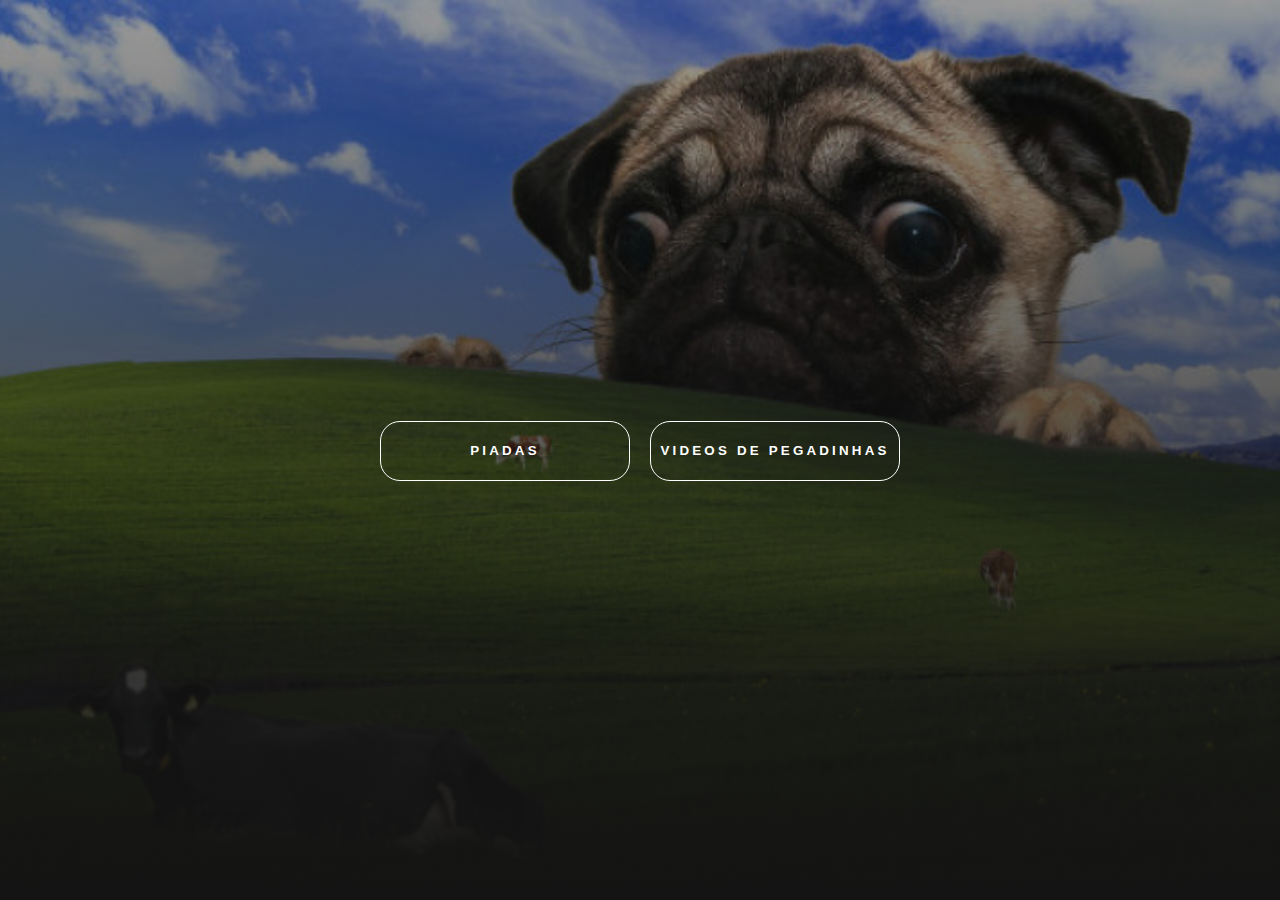
==== commit 5ed86a7e: "atualização" ====
--- a/index.html
+++ b/index.html
@@ -8,10 +8,12 @@
     <link href="https://fonts.googleapis.com/css2?family=Montserrat:wght@900&family=Open+Sans:ital,wght@0,400;0,700;1,400&display=swap" rel="stylesheet">
     <title>Pagina de diversas coisas misturadas</title>
 </head>
-<body class="img-fundo">
-    <div class="btn">
-        <a href="./piadas.html"><button class="btn-experimental">Piadas</button></a>
-        <button>Videos de Pegadinhas</button>
-    </div>
+<body class="fundo-img">
+    <header>
+        <div class="btn">
+            <a href="./piadas.html"><button>Piadas</button></a>
+            <a href="#"><button>Videos de Pegadinhas</button></a>
+        </div>
+    </header>
 </header>
 </body>--- a/assets/css/styles.css
+++ b/assets/css/styles.css
@@ -10,16 +10,26 @@
     line-height: 1.5;
 }
 
+.fundo-img {
+    background: linear-gradient(rgba(17, 17, 17, 0.4), rgba(20, 20, 20, 1)), url(/assets/img/fundo.jpg);
+    background-position: center center;
+    background-size: cover;
+    background-position-y: 0px;
+    background-repeat: no-repeat;
+}
+
 .fundo-write {
     padding-top: 4rem;
     padding-bottom: 4rem;
 }
 
-.img-fundo {
-    background: #000000;
-}
-
-h1, h2, h3, h4, h5, h6 {
+header {
+    display: flex;
+    flex-direction: column;
+    align-items: center; 
+}
+
+h1 {
     font-family: 'Montserrat', sans-serif;
     font-size: 50px;
     text-align: center;
@@ -54,7 +64,7 @@
 }
 
 .btn button:before {
-    content: '';
+    content: ' ';
     border-radius: 20px;
     bottom: 0;
     left: 0;
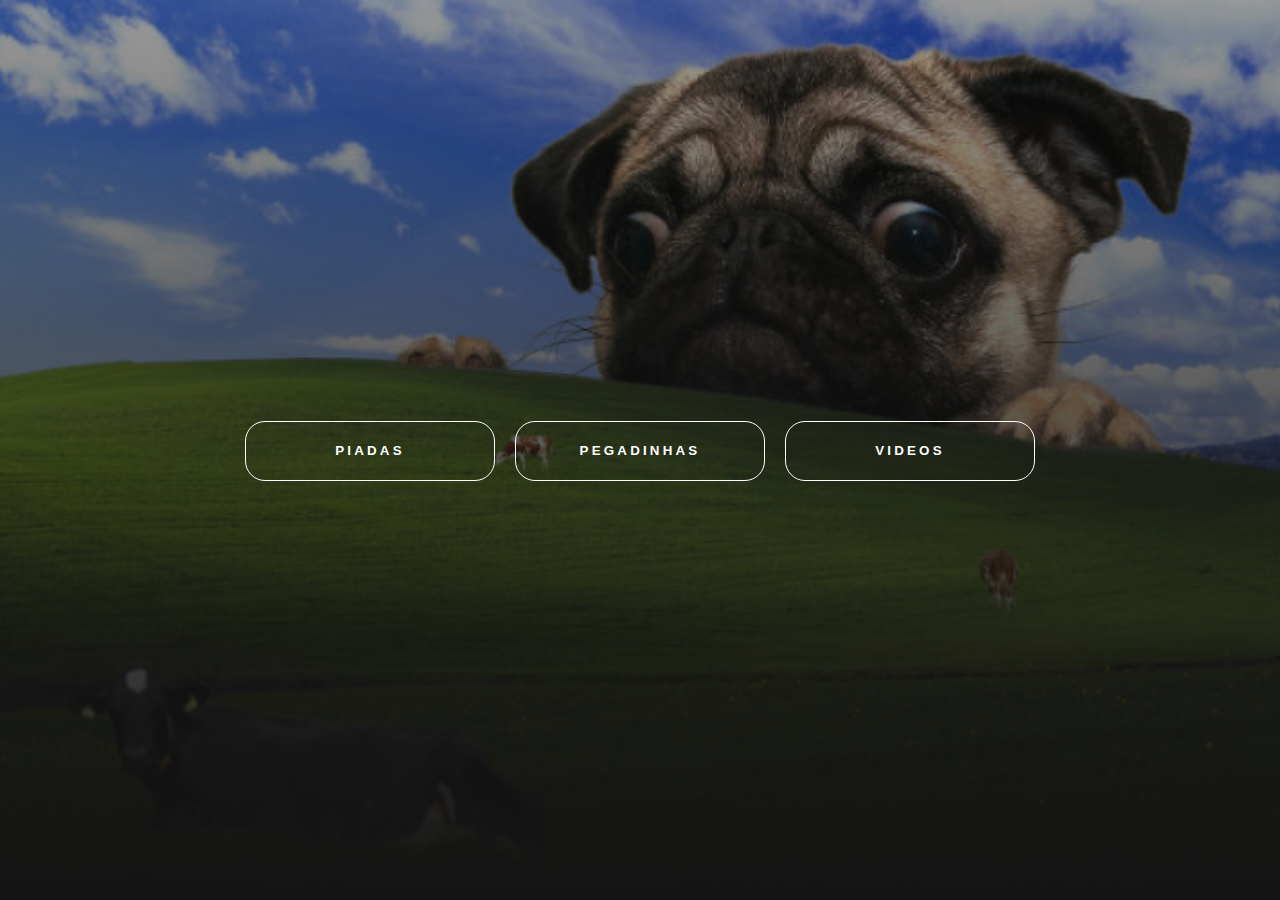
==== commit 7fe8e9ae: "atualização" ====
--- a/index.html
+++ b/index.html
@@ -9,10 +9,11 @@
     <title>Pagina de diversas coisas misturadas</title>
 </head>
 <body class="fundo-img">
-    <header>
+    <header class="home">
         <div class="btn">
             <a href="./piadas.html"><button>Piadas</button></a>
-            <a href="#"><button>Videos de Pegadinhas</button></a>
+            <a href="#"><button>Pegadinhas</button></a>
+            <a href="#"><button>Videos</button></a>
         </div>
     </header>
 </header>
--- a/assets/css/styles.css
+++ b/assets/css/styles.css
@@ -23,7 +23,7 @@
     padding-bottom: 4rem;
 }
 
-header {
+.home {
     display: flex;
     flex-direction: column;
     align-items: center; 
@@ -149,7 +149,6 @@
     height: 200px;
     float: left;
     padding: 20px;
-    
 }
 
 .grid .col-2 {
@@ -169,7 +168,6 @@
 .texto-piadas {
     font-family: 'Montserrat', sans-serif;
     font-size: 13px;
-    
 }
 
 .fundo-bg {
@@ -238,7 +236,6 @@
 
     .close-menu:checked~.menu {
         display: block;
-        
     }
 
     .close-menu:checked~.close-menu-label::after {
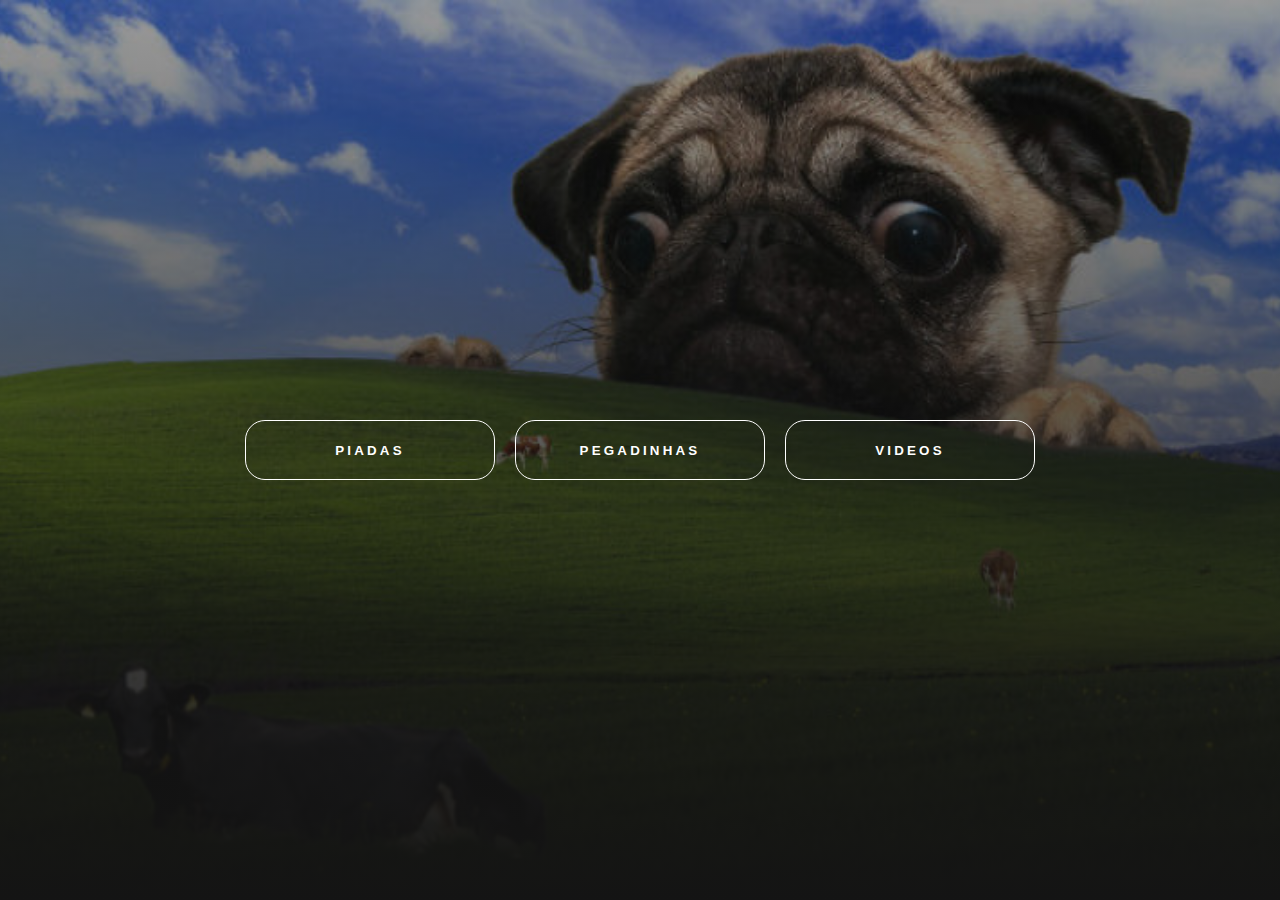
==== commit e8ba6357: "atualização" ====
--- a/index.html
+++ b/index.html
@@ -12,7 +12,7 @@
     <header class="home">
         <div class="btn">
             <a href="./piadas.html"><button>Piadas</button></a>
-            <a href="#"><button>Pegadinhas</button></a>
+            <a href="./pegadinhas.html"><button>Pegadinhas</button></a>
             <a href="#"><button>Videos</button></a>
         </div>
     </header>
--- a/assets/css/styles.css
+++ b/assets/css/styles.css
@@ -1,276 +1,308 @@
-* {
-    margin: 0;
-    padding: 0;
+body {
+  margin: 0;
+  font-family: Helvetica, sans-serif;
+  background-color: #f4f4f4;
+  }
+
+.fundo-img {
+  background: linear-gradient(rgba(17, 17, 17, 0.4), rgba(20, 20, 20, 1)), url(/assets/img/fundo.jpg);
+  background-position: center center;
+  background-size: cover;
+  background-position-y: 0px;
+  background-repeat: no-repeat;
+}
+
+.home {
+  display: flex;
+  flex-direction: column;
+  align-items: center; 
+}
+
+h1 {
+  font-family: 'Montserrat', sans-serif;
+  font-size: 50px;
+  text-align: center;
+}
+
+.btn {
+  display: flex;
+  height: 100vh;
+  justify-content: center;
+  align-items: center;
+  gap: 20px;
+}
+
+.btn button {
+  width: 250px;
+  height: 60px;
+  cursor: pointer;
+  border: 1px solid #FFFFFF;
+  color: #FFFFFF;
+  text-transform: uppercase;
+  background-color: transparent;
+  font-weight: bold;
+  letter-spacing: 0.2rem;
+  border-radius: 20px;
+  position: relative;
+  transition: 1.5s;    
+}
+
+.btn button:hover {
+  color: rgb(251, 255, 0);
+  border: none;
+}
+
+.btn button:before {
+  content: ' ';
+  border-radius: 20px;
+  bottom: 0;
+  left: 0;
+  position: absolute;
+  width: 0;
+  height: 60px;
+  background-color: rgb(61, 61, 61);
+  z-index: -1;
+  transition: 1s;
+}
+
+.btn button:hover:before {
+  width: 100%;
+}
+
+.grid {
     box-sizing: border-box;
 }
 
-body {
-    font-family: 'Open Sans', sans-serif;
-    font-size: 2rem;
-    line-height: 1.5;
-}
-
-.fundo-img {
-    background: linear-gradient(rgba(17, 17, 17, 0.4), rgba(20, 20, 20, 1)), url(/assets/img/fundo.jpg);
-    background-position: center center;
-    background-size: cover;
-    background-position-y: 0px;
-    background-repeat: no-repeat;
-}
-
-.fundo-write {
-    padding-top: 4rem;
-    padding-bottom: 4rem;
-}
-
-.home {
-    display: flex;
+.grid .col {
+  box-sizing: border-box;
+  width: 33.33%;
+  height: 200px;
+  float: left;
+  padding: 20px;
+}
+
+.grid .col-player {
+  box-sizing: border-box;
+  width: 600px;
+  height: 320px;
+  float: left;
+  padding: 20px;;
+}
+
+.grid .col-2 {
+  box-sizing: border-box;
+  width: 33.33%;
+  height: 200px;
+  float: left;
+  padding-top: 20px;
+}
+
+.grid .col-content {
+  width: 100%;
+  height: 100%;
+  overflow: auto;
+}
+
+.texto-piadas {
+  font-family: 'Montserrat', sans-serif;
+  font-size: 13px;
+}
+
+.fundo-bg {
+  background: #8d8a5e;
+}
+
+.back-to-topo {
+  position: fixed;
+  bottom: 2rem;
+  right: 2rem;
+  background:#ffffff93;
+  width: 5rem;
+  height: 5rem;
+  display: flex;
+  justify-content: center;
+  align-items: center;
+  border-radius: 50%;
+  color:#000000;
+  transform: rotate(90deg);
+  border: 0.1rem solid #FFFFFF;
+}
+  
+a {
+  color: #000;
+}
+   
+.header {
+  background-color: #fff;
+  box-shadow: 1px 1px 4px 0 rgba(0,0,0,.1);
+  position: fixed;
+  width: 100%;
+  z-index: 3 ;
+}
+  
+.header ul {
+  margin: 0;
+  padding: 0;
+  list-style: none;
+  overflow: hidden;
+  background-color: #fff;
+}
+  
+.header li a {
+  display: block;
+  padding: 20px 20px;
+  border-right: 1px solid #f4f4f4;
+  text-decoration: none;
+}
+  
+.header li a:hover,
+.header .menu-btn:hover {
+  background-color: #f4f4f4;
+}
+  
+.header .logo {
+  display: block;
+  float: left;
+  font-size: 2em;
+  padding: 10px 20px;
+  text-decoration: none;
+}
+
+.header .logo-pegadinha {
+  display: block;
+  float: left;
+  font-size: 2em;
+  padding: 10px 20px;
+  text-decoration: none;
+}
+  
+.header .menu {
+  clear: both;
+  max-height: 0;
+  transition: max-height .2s ease-out;
+}
+  
+.header .menu-icon {
+  cursor: pointer;
+  display: inline-block;
+  float: right;
+  padding: 28px 20px;
+  position: relative;
+  user-select: none;
+}
+  
+.header .menu-icon .navicon {
+  background: #333;
+  display: block;
+  height: 2px;
+  position: relative;
+  width: 18px;
+}
+  
+.header .menu-icon .navicon:before,
+.header .menu-icon .navicon:after {
+  background: #333;
+  content: '';
+  display: block;
+  height: 100%;
+  position: absolute;
+  transition: all .2s ease-out;
+  width: 100%;
+}
+  
+.header .menu-icon .navicon:before {
+  top: 5px;
+}
+  
+.header .menu-icon .navicon:after {
+  top: -5px;
+}
+  
+.header .menu-btn {
+  display: none;
+}
+  
+.header .menu-btn:checked ~ .menu {
+  max-height: 240px;
+}
+  
+.header .menu-btn:checked ~ .menu-icon .navicon {
+  background: transparent;
+}
+  
+.header .menu-btn:checked ~ .menu-icon .navicon:before {
+  transform: rotate(-45deg);
+}
+  
+.header .menu-btn:checked ~ .menu-icon .navicon:after {
+  transform: rotate(45deg);
+}
+  
+.header .menu-btn:checked ~ .menu-icon:not(.steps) .navicon:before,
+.header .menu-btn:checked ~ .menu-icon:not(.steps) .navicon:after {
+  top: 0;
+}
+
+section {
+  padding-top: 59px;
+}
+  
+@media (max-width: 768px) {
+  .grid .col {
+    width: 50%;
+    background: #FFFFFF;
+  }
+  .grid .col-2 {
+    width: 50%;
+    background:#8d8a5e;
+  }
+  .btn {
     flex-direction: column;
-    align-items: center; 
-}
-
-h1 {
-    font-family: 'Montserrat', sans-serif;
-    font-size: 50px;
-    text-align: center;
-}
-
-.btn {
-    display: flex;
-    height: 100vh;
     justify-content: center;
     align-items: center;
-    gap: 20px;
-}
-
-.btn button {
-    width: 250px;
-    height: 60px;
-    cursor: pointer;
-    border: 1px solid #FFFFFF;
-    color: #FFFFFF;
-    text-transform: uppercase;
-    background-color: transparent;
-    font-weight: bold;
-    letter-spacing: 0.2rem;
-    border-radius: 20px;
-    position: relative;
-    transition: 1.5s;    
-}
-
-.btn button:hover {
-    color: rgb(251, 255, 0);
-    border: none;
-}
-
-.btn button:before {
-    content: ' ';
-    border-radius: 20px;
-    bottom: 0;
-    left: 0;
-    position: absolute;
-    width: 0;
-    height: 60px;
-    background-color: rgb(61, 61, 61);
-    z-index: -1;
-    transition: 1s;
-}
-
-.btn button:hover:before {
+  }
+}
+
+@media (max-width: 568px) {
+  .grid .col {
     width: 100%;
-}
-
-.menu {
-    position: fixed;
-    top: 0;
-    left: 0;
-    right: 0;
+  }
+  .grid .col-2 {
     width: 100%;
-    z-index: 1;
-    border-bottom: 0.1rem solid #000000;
-}
-
-.menu-content {
-    display: flex;
-    justify-content: space-between;
-    align-items: center;
-    padding-top: 0;
-    padding-bottom: 0;
-}
-
-.menu h1 {
-    font-size: 2.3rem;
-    color:#000000;
-}
-
-.menu ul {
-    list-style: none;
-    display: flex;
-}
-
-.menu ul li a {
-    display: block;
-    padding: 2rem;
-    font-size: 1.8rem;
-    color: #000000;
-    position: relative;
-    text-decoration: none;
-}
-
-.menu ul li a::after {
-    content: '';
-    position: absolute;
-    bottom: 2rem;
-    left: 50%;
-    width: 0;
-    height: 0.2rem;
-    background: #FF0000;
-    transition: all 300ms ease-in-out;
-}
-
-.menu ul li a:hover::after {
-    width: 50%;
-    left: 25%;
-	background:#ff0;
-}
-
-.main-content {
-    max-width: 120rem;
-    margin: 0 auto;
-}
-
-.grid {
-    box-sizing: border-box;
-}
-
-.grid .col {
-    box-sizing: border-box;
-    width: 33.33%;
-    height: 200px;
+  }
+  .grid .fundo-white {
+    background:#FFFFFF;
+  }
+    .grid .fundo-beige {
+    background:#8d8a5e;
+  }
+}
+
+@media (max-width: 198px) {
+.header .logo {
+  display: none; 
+  }
+}
+
+@media (max-width: 270px) {
+  .header .logo-pegadinha {
+    display: none; 
+    }
+  }
+
+@media (min-width: 768px) {
+  .header li {
     float: left;
-    padding: 20px;
-}
-
-.grid .col-2 {
-    box-sizing: border-box;
-    width: 33.33%;
-    height: 200px;
-    float: left;
-    padding: 20px;
-}
-
-.grid .col-content {
-    width: 100%;
-    height: 100%;
-    overflow: auto;
-}
-
-.texto-piadas {
-    font-family: 'Montserrat', sans-serif;
-    font-size: 13px;
-}
-
-.fundo-bg {
-    background: #8d8a5e;
-}
-
-.section-piadas {
-    height: 85rem;
-}
-
-.back-to-topo {
-    position: fixed;
-    bottom: 2rem;
-    right: 2rem;
-    background:#ffffff93;
-    width: 5rem;
-    height: 5rem;
-    display: flex;
-    justify-content: center;
-    align-items: center;
-    border-radius: 50%;
-    color:#000000;
-    transform: rotate(90deg);
-    border: 0.1rem solid #FFFFFF;
-}
-
-.close-menu {
+  }
+  .header li a {
+      padding: 20px 30px;
+  }
+  .header .menu {
+    clear: none;
+    float: right;
+    max-height: none;
+  }
+  .header .menu-icon {
     display: none;
-}
-
-@media (max-width: 1440px) {
-    .menu {
-        bottom: 0;
-    }
-
-    .menu-content {
-        height: 10vh;  
-        background: #FFFFFF;
-    }
-
-    .menu-content, .menu-content ul {
-        flex-direction:row;
-        justify-content:flex-start;
-    }
-
-    .menu {
-        display: none;
-    }
-
-    .close-menu-label::after {
-        content: '☰';
-        position: fixed;
-        z-index: 2;
-        top: 1rem;
-        right: 1rem;
-        background-color: 0.1rem solid #FFFFFF;
-        color: #000000;
-        font-size: 2rem;
-        line-height: 2rem;
-        width: 2rem;
-        height: 2rem;
-        text-align:center;
-        padding: 0.1rem;
-        cursor: pointer;
-    }
-
-    .close-menu:checked~.menu {
-        display: block;
-    }
-
-    .close-menu:checked~.close-menu-label::after {
-        display: block;
-        content: '×';
-    }
-}
-
-@media (max-width: 768px) {
-    .grid .col {
-        width: 50%;
-        background: #FFFFFF;
-    }
-    .grid .col-2 {
-        width: 50%;
-        background:#8d8a5e;
-    }
-    .btn {
-        flex-direction: column;
-        justify-content: center;
-        align-items: center;
-    }
-}
-
-@media (max-width: 568px) {
-    .grid .col {
-        width: 100%;
-    }
-    .grid .col-2 {
-        width: 100%;
-    }
-    .grid .fundo-white {
-        background:#FFFFFF;
-    }
-    .grid .fundo-beige {
-        background:#8d8a5e;
-    }
-}+  }
+}
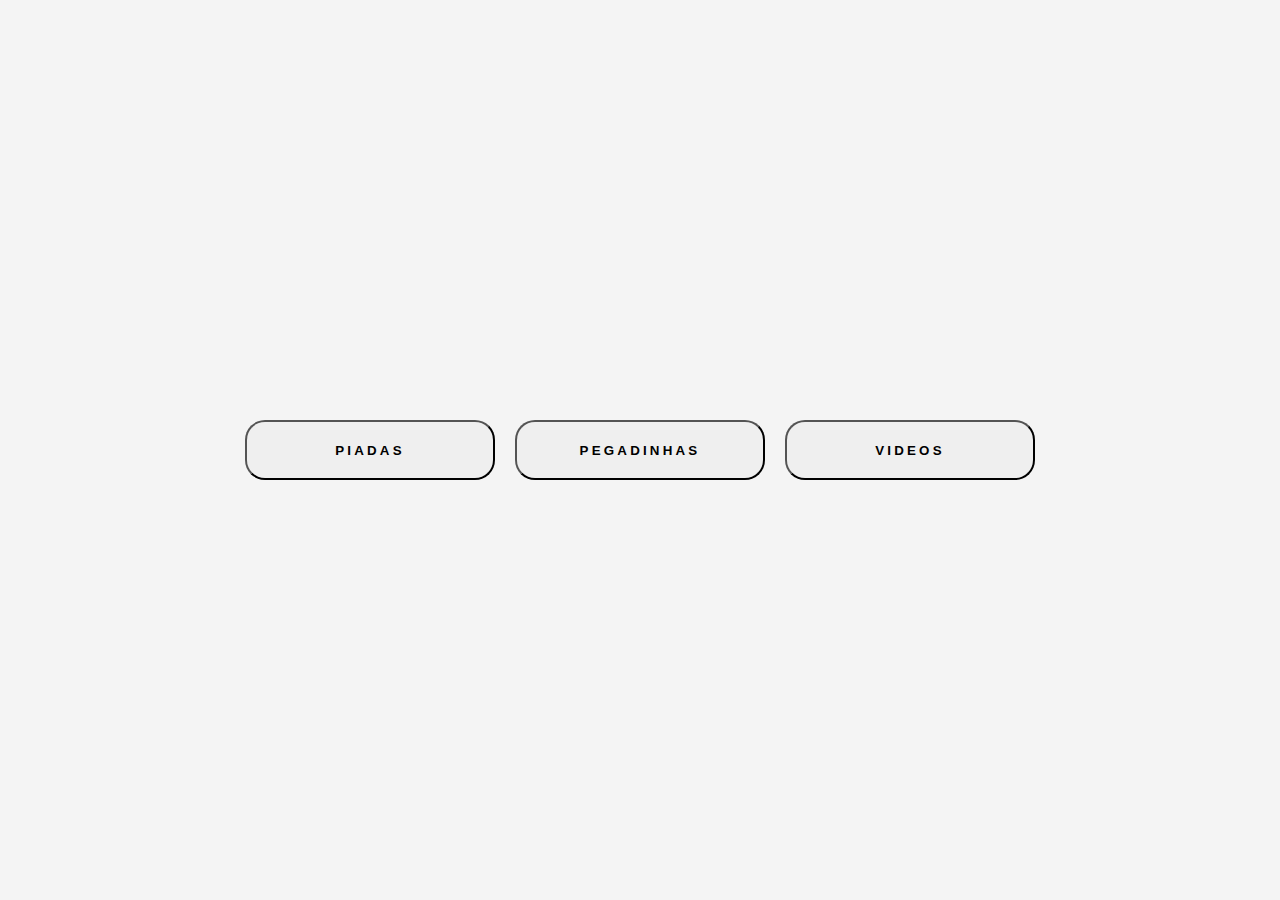
==== commit 311de55d: "Atualização do Site" ====
--- a/index.html
+++ b/index.html
@@ -8,8 +8,8 @@
     <link href="https://fonts.googleapis.com/css2?family=Montserrat:wght@900&family=Open+Sans:ital,wght@0,400;0,700;1,400&display=swap" rel="stylesheet">
     <title>Pagina de diversas coisas misturadas</title>
 </head>
-<body class="fundo-img">
-    <header class="home">
+<body>
+    <header>
         <div class="btn">
             <a href="./piadas.html"><button>Piadas</button></a>
             <a href="./pegadinhas.html"><button>Pegadinhas</button></a>
--- a/assets/css/styles.css
+++ b/assets/css/styles.css
@@ -36,37 +36,10 @@
   width: 250px;
   height: 60px;
   cursor: pointer;
-  border: 1px solid #FFFFFF;
-  color: #FFFFFF;
   text-transform: uppercase;
-  background-color: transparent;
   font-weight: bold;
   letter-spacing: 0.2rem;
   border-radius: 20px;
-  position: relative;
-  transition: 1.5s;    
-}
-
-.btn button:hover {
-  color: rgb(251, 255, 0);
-  border: none;
-}
-
-.btn button:before {
-  content: ' ';
-  border-radius: 20px;
-  bottom: 0;
-  left: 0;
-  position: absolute;
-  width: 0;
-  height: 60px;
-  background-color: rgb(61, 61, 61);
-  z-index: -1;
-  transition: 1s;
-}
-
-.btn button:hover:before {
-  width: 100%;
 }
 
 .grid {
@@ -101,6 +74,10 @@
   width: 100%;
   height: 100%;
   overflow: auto;
+}
+
+p {
+  text-align: center;
 }
 
 .texto-piadas {
@@ -184,7 +161,7 @@
   
 .header .menu-icon {
   cursor: pointer;
-  display: inline-block;
+  /* display: inline-block; */
   float: right;
   padding: 28px 20px;
   position: relative;
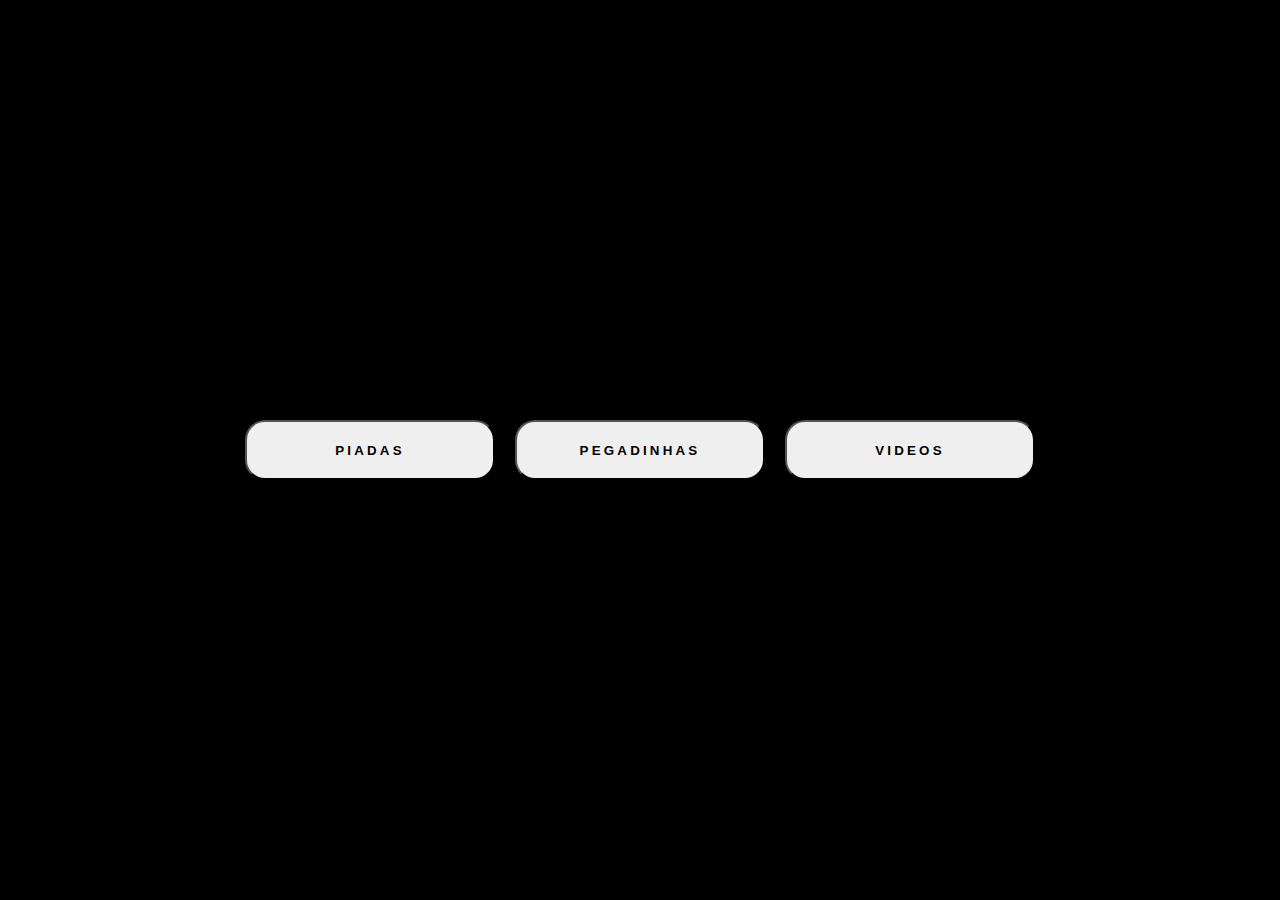
==== commit dd791a1c: "Atualização" ====
--- a/index.html
+++ b/index.html
@@ -9,6 +9,7 @@
     <title>Pagina de diversas coisas misturadas</title>
 </head>
 <body>
+    
     <header>
         <div class="btn">
             <a href="./piadas.html"><button>Piadas</button></a>
@@ -16,5 +17,4 @@
             <a href="#"><button>Videos</button></a>
         </div>
     </header>
-</header>
 </body>--- a/assets/css/styles.css
+++ b/assets/css/styles.css
@@ -1,7 +1,7 @@
 body {
   margin: 0;
   font-family: Helvetica, sans-serif;
-  background-color: #f4f4f4;
+  background-color: #000000;
   }
 
 .fundo-img {
